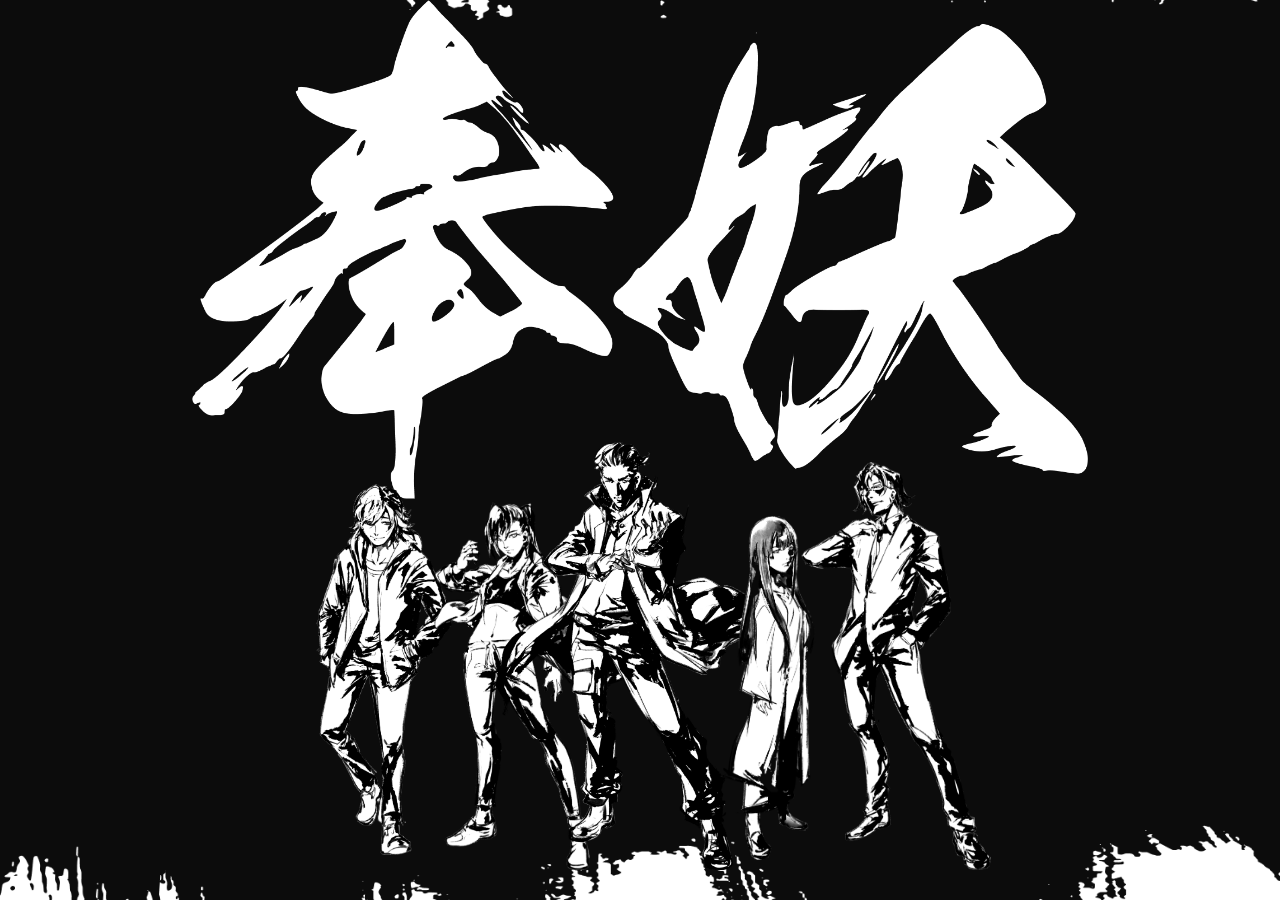
==== index.html @ 1fbe8171 "123" ====
<!DOCTYPE html>
<html lang="en">
<head>
    <meta charset="UTF-8">
    <meta http-equiv="X-UA-Compatible" content="IE=edge">
    <meta name="viewport" content="width=device-width, initial-scale=1.0">
    <title>奉妖</title>
    <link rel="stylesheet" href="css/style.css">
</head>
<body>
    <div class="home">
        <div class="home-words"></div>
        <div class="foreword"></div>
        <div class="character">
            <div class="ch-item character-iceborg">
                <div class="ch-item-img">
                    <img src="img/iceborg_line.png" alt="">
                </div>
            </div>
            <div class="ch-item character-blackbug">
                <div class="ch-item-img">
                    <img src="img/BB_line.png" alt="">
                </div>
            </div>
            <div class="ch-item character-sweet">
                <div class="ch-item-img">
                    <img src="img/sweet_line.png" alt="">
                </div>
            </div>
            <div class="ch-item character-twilight">
                <div class="ch-item-img">
                    <img src="img/twilight_line.png" alt="">
                </div>
            </div>
            <div class="ch-item character-firecat">
                <div class="ch-item-img">
                    <img src="img/firecat_line.png" alt="">
                </div>
            </div>
        </div>   
    </div>
</body>
</html>
---- css/style.css ----
@charset "UTF-8";
@font-face {
  font-family: 'LucidaGrande';
  src: local("LucidaGrande") ， url("..font//LucidaGrande.woff") format("woff"), url("../font/LucidaGrande.ttf") format("opentype"), url("../font/Helvetica.eot") format("embedded-opentype");
}

@font-face {
  font-family: 'BowlbyOneSC';
  src: url(../font/BowlbyOneSC-Regular.ttf);
}

@font-face {
  font-family: 'ToppanBunkyuMidashiGothicStdN';
  src: url(../font/ToppanBunkyuMidashiGothicStdN-ExtraBold.otf);
}

html {
  -webkit-text-size-adjust: 100%;
}

body {
  margin: 0;
  width: 100%;
  font-family: 'LucidaGrande', 'Noto Sans TC', "Helvetica Neue", Helvetica, Arial;
  background: #ffffff;
  font-size: 16px;
}

@media all and (max-width: 768px) {
  body {
    font-size: 14px;
  }
}

main {
  display: block;
}

::-moz-selection {
  background: #121111;
  color: #ffffff;
}

::selection {
  background: #121111;
  color: #ffffff;
}

::-moz-selection {
  background: #121111;
  color: #ffffff;
}

h1,
h2,
h3,
h4,
h5,
h6 {
  line-height: 1.2;
  letter-spacing: .5px;
  margin: 0;
}

h1 {
  font-size: 36px;
}

@media all and (max-width: 768px) {
  h1 {
    font-size: 32px;
  }
}

h2 {
  font-size: 32px;
}

@media all and (max-width: 768px) {
  h2 {
    font-size: 28px;
  }
}

h3 {
  font-size: 26px;
}

@media all and (max-width: 768px) {
  h3 {
    font-size: 24px;
  }
}

h4 {
  font-size: 22px;
}

@media all and (max-width: 768px) {
  h4 {
    font-size: 18px;
  }
}

h5 {
  font-size: 18px;
}

@media all and (max-width: 768px) {
  h5 {
    font-size: 16px;
  }
}

p {
  line-height: 1.7;
  letter-spacing: .5px;
  font-size: 16px;
  margin: 0;
  padding: 0;
}

p.note {
  color: #8a8686;
  font-size: 14px;
}

p.secret {
  color: #8a8686;
  font-size: 12px;
  margin-top: 0.5rem;
}

a {
  color: #121111;
  text-decoration: none;
}

a.white_link {
  color: #ffffff;
}

a.white_link:hover {
  color: #ffffff;
  text-decoration: underline;
}

ul {
  margin: 0;
  padding: 0;
}

ul li {
  list-style: none;
  line-height: 1.5;
}

ol {
  margin: 0;
  padding: 0 20px;
}

ol li {
  line-height: 1.5;
}

hr {
  -webkit-box-sizing: content-box;
          box-sizing: content-box;
  height: 0;
  overflow: visible;
}

pre {
  font-family: monospace, monospace;
  font-size: 1em;
}

a {
  background-color: transparent;
}

b,
strong {
  font-weight: bolder;
}

img {
  border-style: none;
  display: block;
  width: 100%;
}

button,
input,
optgroup,
select,
textarea {
  font-family: inherit;
  font-size: 100%;
  line-height: 1.15;
  margin: 0;
}

button,
input {
  overflow: visible;
}

button,
select {
  text-transform: none;
}

button,
[type="button"],
[type="reset"],
[type="submit"] {
  -webkit-appearance: button;
}

button::-moz-focus-inner,
[type="button"]::-moz-focus-inner,
[type="reset"]::-moz-focus-inner,
[type="submit"]::-moz-focus-inner {
  border-style: none;
  padding: 0;
}

button:-moz-focusring,
[type="button"]:-moz-focusring,
[type="reset"]:-moz-focusring,
[type="submit"]:-moz-focusring {
  outline: none;
}

textarea {
  overflow: auto;
}

[type="checkbox"],
[type="radio"] {
  -webkit-box-sizing: border-box;
          box-sizing: border-box;
  padding: 0;
}

[type="number"]::-webkit-inner-spin-button,
[type="number"]::-webkit-outer-spin-button {
  height: auto;
}

@font-face {
  font-family: 'LucidaGrande';
  src: local("LucidaGrande") ， url("..font//LucidaGrande.woff") format("woff"), url("../font/LucidaGrande.ttf") format("opentype"), url("../font/Helvetica.eot") format("embedded-opentype");
}

@font-face {
  font-family: 'BowlbyOneSC';
  src: url(../font/BowlbyOneSC-Regular.ttf);
}

@font-face {
  font-family: 'ToppanBunkyuMidashiGothicStdN';
  src: url(../font/ToppanBunkyuMidashiGothicStdN-ExtraBold.otf);
}

.home {
  background: url(../img/home-bg.png) center no-repeat;
  background-size: cover;
  height: 100vh;
  max-height: 100vh;
  overflow: hidden;
  position: relative;
}

.home-words {
  background: url(../img/consecrate-words.png) top center no-repeat;
  height: 100vh;
  max-height: 100vh;
  background-size: 70%;
  z-index: 0;
}

.character {
  max-width: 50%;
  width: 50%;
  position: absolute;
  bottom: 0;
  top: 0;
  left: 0;
  right: 0;
  z-index: 1;
  margin: 0 auto;
  display: -webkit-box;
  display: -ms-flexbox;
  display: flex;
}

.character .ch-item {
  width: 100%;
  height: 100%;
  background-position: center;
  background-repeat: no-repeat;
  background-size: contain;
  position: relative;
  cursor: pointer;
}

.character .ch-item .ch-item-img {
  position: absolute;
  left: 50%;
  -webkit-transform: translateX(-50%);
          transform: translateX(-50%);
  z-index: 2;
}

.character .ch-item .ch-item-img::before {
  content: "";
  width: 100%;
  height: 100%;
  position: absolute;
  background-size: 100%;
  top: 0;
  left: 0;
  z-index: 3;
}

.character .ch-item:hover::after {
  content: "";
  position: relative;
  background-position: center;
  background-repeat: no-repeat;
  background-size: cover;
  position: absolute;
  bottom: 0;
  left: 0;
  height: 100%;
  z-index: 1;
}

.character .character-iceborg .ch-item-img {
  width: 135px;
  bottom: 45px;
}

.character .character-blackbug .ch-item-img {
  width: 155px;
  bottom: 30px;
}

.character .character-sweet {
  z-index: 2;
}

.character .character-sweet .ch-item-img {
  width: 300px;
  bottom: 30px;
}

.character .character-twilight .ch-item-img {
  width: 95px;
  bottom: 40px;
}

.character .character-firecat .ch-item-img {
  width: 190px;
  bottom: 30px;
}

.character .character-firecat:hover .ch-item-img::before {
  background-image: url(../img/firecat_color.png);
}

.character .character-firecat:hover::after {
  background-image: url(../img/firecat_hover.png);
  width: 420px;
}
/*# sourceMappingURL=style.css.map */
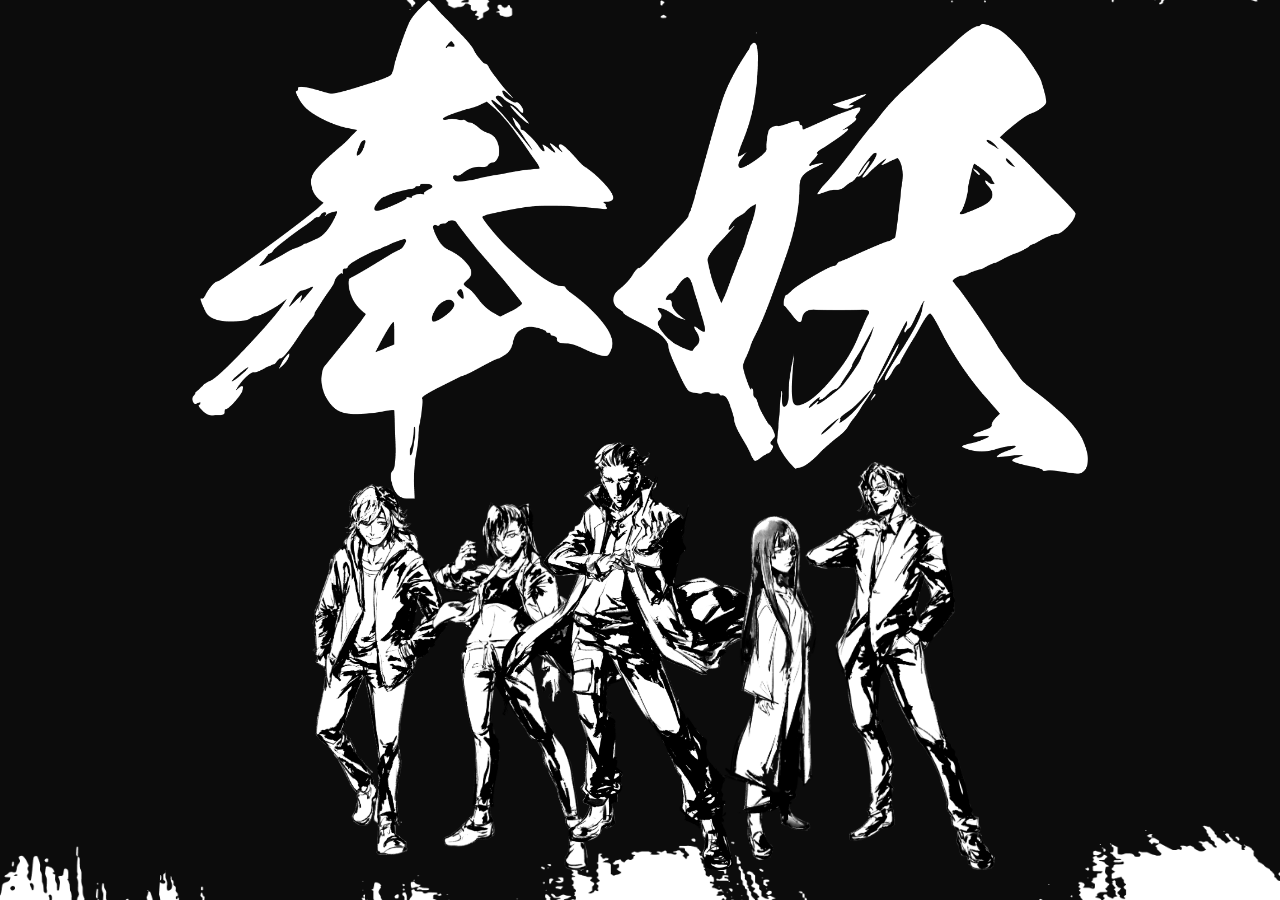
==== commit f199bb42: "123" ====
--- a/index.html
+++ b/index.html
@@ -33,9 +33,12 @@
                 </div>
             </div>
             <div class="ch-item character-firecat">
-                <div class="ch-item-img">
-                    <img src="img/firecat_line.png" alt="">
-                </div>
+                <a href="firecat.html">
+                    <div class="ch-item-img">
+                        <img src="img/firecat_line.png" alt="">
+                    </div>
+                </a>
+                
             </div>
         </div>   
     </div>
--- a/css/style.css
+++ b/css/style.css
@@ -265,115 +265,180 @@
   src: url(../font/ToppanBunkyuMidashiGothicStdN-ExtraBold.otf);
 }
 
-.home {
-  background: url(../img/home-bg.png) center no-repeat;
-  background-size: cover;
-  height: 100vh;
-  max-height: 100vh;
-  overflow: hidden;
-  position: relative;
-}
-
-.home-words {
-  background: url(../img/consecrate-words.png) top center no-repeat;
-  height: 100vh;
-  max-height: 100vh;
-  background-size: 70%;
-  z-index: 0;
-}
-
-.character {
-  max-width: 50%;
-  width: 50%;
-  position: absolute;
-  bottom: 0;
-  top: 0;
-  left: 0;
-  right: 0;
-  z-index: 1;
-  margin: 0 auto;
-  display: -webkit-box;
-  display: -ms-flexbox;
-  display: flex;
-}
-
-.character .ch-item {
-  width: 100%;
-  height: 100%;
-  background-position: center;
-  background-repeat: no-repeat;
-  background-size: contain;
-  position: relative;
-  cursor: pointer;
-}
-
-.character .ch-item .ch-item-img {
-  position: absolute;
-  left: 50%;
-  -webkit-transform: translateX(-50%);
-          transform: translateX(-50%);
-  z-index: 2;
-}
-
-.character .ch-item .ch-item-img::before {
-  content: "";
-  width: 100%;
-  height: 100%;
-  position: absolute;
-  background-size: 100%;
-  top: 0;
-  left: 0;
-  z-index: 3;
-}
-
-.character .ch-item:hover::after {
-  content: "";
-  position: relative;
-  background-position: center;
-  background-repeat: no-repeat;
-  background-size: cover;
-  position: absolute;
-  bottom: 0;
-  left: 0;
-  height: 100%;
-  z-index: 1;
-}
-
-.character .character-iceborg .ch-item-img {
-  width: 135px;
-  bottom: 45px;
-}
-
-.character .character-blackbug .ch-item-img {
-  width: 155px;
-  bottom: 30px;
-}
-
-.character .character-sweet {
-  z-index: 2;
-}
-
-.character .character-sweet .ch-item-img {
-  width: 300px;
-  bottom: 30px;
-}
-
-.character .character-twilight .ch-item-img {
-  width: 95px;
-  bottom: 40px;
-}
-
-.character .character-firecat .ch-item-img {
-  width: 190px;
-  bottom: 30px;
-}
-
-.character .character-firecat:hover .ch-item-img::before {
-  background-image: url(../img/firecat_color.png);
-}
-
-.character .character-firecat:hover::after {
-  background-image: url(../img/firecat_hover.png);
-  width: 420px;
+@-webkit-keyframes slide {
+  from {
+    height: 0;
+  }
+  to {
+    height: 100%;
+  }
+}
+
+@keyframes slide {
+  from {
+    height: 0;
+  }
+  to {
+    height: 100%;
+  }
+}
+
+@-webkit-keyframes transport {
+  from {
+    opacity: 0;
+  }
+  to {
+    opacity: 1;
+  }
+}
+
+@keyframes transport {
+  from {
+    opacity: 0;
+  }
+  to {
+    opacity: 1;
+  }
+}
+
+@media all and (min-width: 768px) {
+  .home {
+    background: url(../img/home-bg.png) center no-repeat;
+    background-size: cover;
+    height: 100vh;
+    max-height: 100vh;
+    overflow: hidden;
+    position: relative;
+    -webkit-animation: transport 0.5s both ease-in-out;
+            animation: transport 0.5s both ease-in-out;
+    -webkit-animation-delay: 0.5s;
+            animation-delay: 0.5s;
+  }
+  .home-words {
+    background: url(../img/consecrate-words.png) top center no-repeat;
+    height: 100vh;
+    max-height: 100vh;
+    background-size: 70%;
+    z-index: 0;
+  }
+  .character {
+    max-width: 1200px;
+    min-width: 650px;
+    width: 50%;
+    position: absolute;
+    bottom: 0;
+    top: 0;
+    left: 0;
+    right: 0;
+    z-index: 1;
+    margin: 0 auto;
+    display: -webkit-box;
+    display: -ms-flexbox;
+    display: flex;
+  }
+  .character .ch-item {
+    width: 100%;
+    height: 100%;
+    background-position: center;
+    background-repeat: no-repeat;
+    background-size: contain;
+    position: relative;
+    cursor: pointer;
+  }
+  .character .ch-item .ch-item-img {
+    position: absolute;
+    left: 50%;
+    -webkit-transform: translateX(-50%);
+            transform: translateX(-50%);
+    z-index: 2;
+  }
+  .character .ch-item .ch-item-img::before {
+    content: "";
+    width: 100%;
+    height: 100%;
+    position: absolute;
+    background-size: 100%;
+    top: 0;
+    left: 0;
+    z-index: 3;
+  }
+  .character .ch-item:hover::after {
+    content: "";
+    position: relative;
+    background-position: center;
+    background-repeat: no-repeat;
+    background-size: cover;
+    position: absolute;
+    top: 0;
+    left: 0;
+    height: 100%;
+    z-index: 1;
+  }
+  .character .character-iceborg .ch-item-img {
+    width: 135px;
+    bottom: 45px;
+  }
+  .character .character-blackbug .ch-item-img {
+    width: 155px;
+    bottom: 30px;
+  }
+  .character .character-sweet {
+    z-index: 2;
+  }
+  .character .character-sweet .ch-item-img {
+    width: 300px;
+    bottom: 30px;
+  }
+  .character .character-twilight .ch-item-img {
+    width: 95px;
+    bottom: 40px;
+  }
+  .character .character-firecat .ch-item-img {
+    width: 190px;
+    bottom: 30px;
+  }
+  .character .character-firecat:hover .ch-item-img::before {
+    background-image: url(../img/firecat_color.png);
+  }
+  .character .character-firecat:hover::after {
+    background-image: url(../img/firecat_hover.png);
+    width: 420px;
+    -webkit-animation: slide 0.2s both ease-in-out;
+            animation: slide 0.2s both ease-in-out;
+  }
+  .page {
+    background: url(../img/page-bg.png) bottom center no-repeat;
+    background-size: 100%;
+    height: 100vh;
+    max-height: 100vh;
+    overflow: hidden;
+    position: relative;
+    -webkit-animation: transport 0.5s both ease-in-out;
+            animation: transport 0.5s both ease-in-out;
+  }
+  .character-stand {
+    position: absolute;
+    top: 0;
+    right: 200px;
+    background-image: url(../img/firecat_color.png);
+    background-repeat: no-repeat;
+    background-size: 30%;
+    background-position: right 27% bottom 50%;
+    width: 1000px;
+    height: 100%;
+  }
+  .character-bg {
+    position: absolute;
+    top: 0;
+    right: 150px;
+    background-image: url(../img/firecat-bg.png);
+    background-repeat: no-repeat;
+    background-size: 100%;
+    background-position: right 30% bottom 30%;
+    width: 750px;
+    height: 100%;
+    -webkit-filter: grayscale(1);
+            filter: grayscale(1);
+  }
 }
 /*# sourceMappingURL=style.css.map */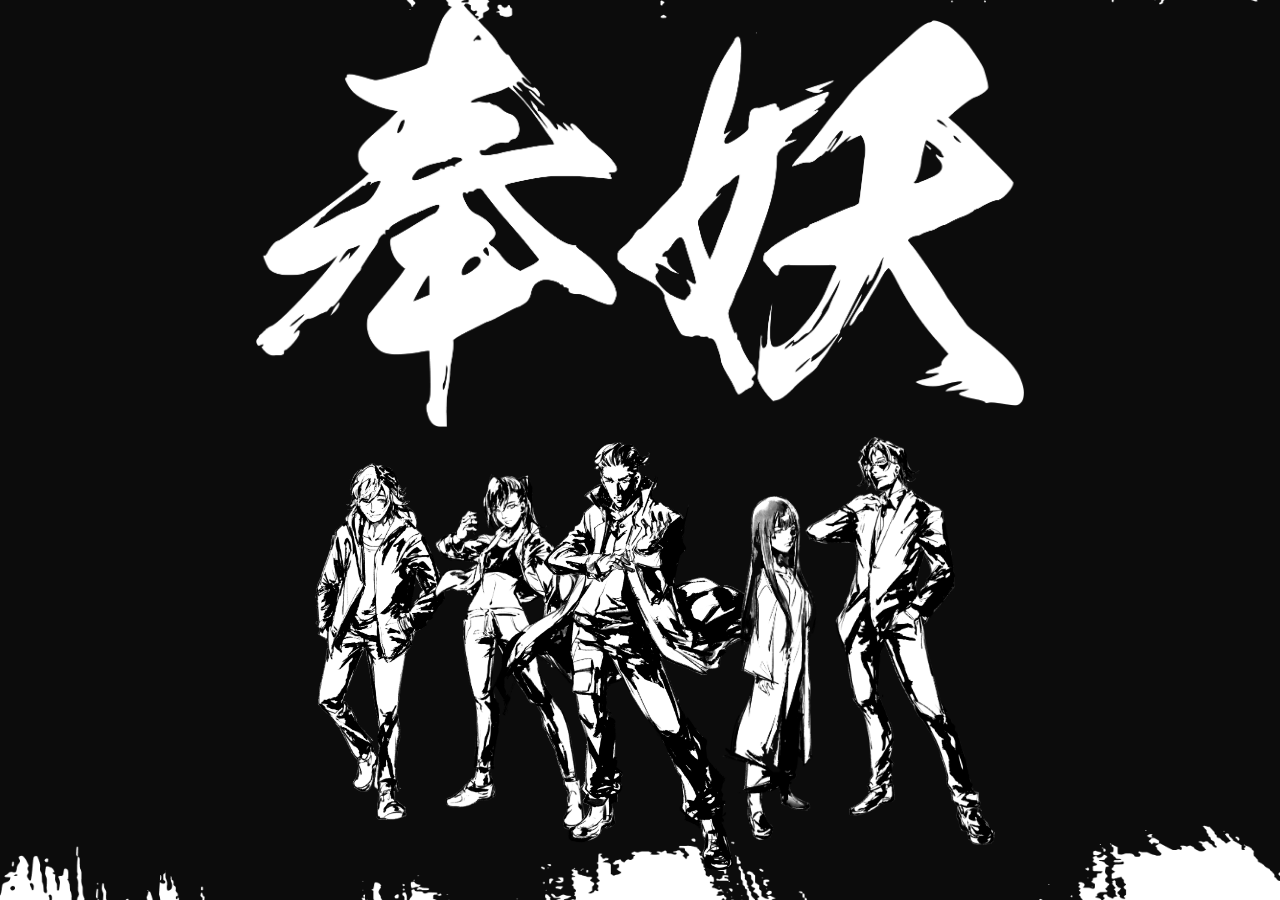
==== commit 2a9d666c: "656" ====
--- a/index.html
+++ b/index.html
@@ -13,24 +13,32 @@
         <div class="foreword"></div>
         <div class="character">
             <div class="ch-item character-iceborg">
-                <div class="ch-item-img">
-                    <img src="img/iceborg_line.png" alt="">
-                </div>
+                <a href="iceborg.html">
+                    <div class="ch-item-img">
+                        <img src="img/iceborg_line.png" alt="">
+                    </div>
+                </a>
             </div>
             <div class="ch-item character-blackbug">
-                <div class="ch-item-img">
-                    <img src="img/BB_line.png" alt="">
-                </div>
+                <a href="blackbug.html">
+                    <div class="ch-item-img">
+                        <img src="img/BB_line.png" alt="">
+                    </div>
+                </a>
             </div>
             <div class="ch-item character-sweet">
-                <div class="ch-item-img">
-                    <img src="img/sweet_line.png" alt="">
-                </div>
+                <a href="sweet.html">
+                    <div class="ch-item-img">
+                        <img src="img/sweet_line.png" alt="">
+                    </div>
+                </a>
             </div>
             <div class="ch-item character-twilight">
-                <div class="ch-item-img">
-                    <img src="img/twilight_line.png" alt="">
-                </div>
+                <a href="twilight.html">
+                    <div class="ch-item-img">
+                        <img src="img/twilight_line.png" alt="">
+                    </div>
+                </a>
             </div>
             <div class="ch-item character-firecat">
                 <a href="firecat.html">
@@ -38,7 +46,10 @@
                         <img src="img/firecat_line.png" alt="">
                     </div>
                 </a>
-                
+                <div class="ch-hover">
+                    <div class="wall wall-firecat"></div>
+                    <div class="floor floor-firecat"></div>
+                </div>
             </div>
         </div>   
     </div>
--- a/css/style.css
+++ b/css/style.css
@@ -115,7 +115,7 @@
 p {
   line-height: 1.7;
   letter-spacing: .5px;
-  font-size: 16px;
+  font-size: inherit;
   margin: 0;
   padding: 0;
 }
@@ -270,7 +270,7 @@
     height: 0;
   }
   to {
-    height: 100%;
+    height: 90%;
   }
 }
 
@@ -279,7 +279,7 @@
     height: 0;
   }
   to {
-    height: 100%;
+    height: 90%;
   }
 }
 
@@ -301,7 +301,7 @@
   }
 }
 
-@media all and (min-width: 768px) {
+@media all and (min-width: 991px) {
   .home {
     background: url(../img/home-bg.png) center no-repeat;
     background-size: cover;
@@ -318,7 +318,7 @@
     background: url(../img/consecrate-words.png) top center no-repeat;
     height: 100vh;
     max-height: 100vh;
-    background-size: 70%;
+    background-size: 60%;
     z-index: 0;
   }
   .character {
@@ -362,25 +362,37 @@
     left: 0;
     z-index: 3;
   }
-  .character .ch-item:hover::after {
-    content: "";
-    position: relative;
-    background-position: center;
+  .character .ch-item .ch-hover {
+    height: 0;
+    overflow: hidden;
+    -webkit-transition: height 0.5s ease-out;
+    transition: height 0.5s ease-out;
+  }
+  .character .ch-item:hover .ch-hover {
+    height: 100%;
+  }
+  .character .ch-item:hover .ch-hover .wall {
     background-repeat: no-repeat;
-    background-size: cover;
-    position: absolute;
-    top: 0;
+    height: 100%;
+    width: 115px;
+    background-size: 100%;
+  }
+  .character .ch-item:hover .ch-hover .floor {
+    position: absolute;
+    z-index: -1;
+    bottom: 0;
     left: 0;
-    height: 100%;
-    z-index: 1;
+    width: 115px;
+    height: 10%;
+    border-style: none solid solid;
   }
   .character .character-iceborg .ch-item-img {
-    width: 135px;
-    bottom: 45px;
+    width: 130px;
+    bottom: 80px;
   }
   .character .character-blackbug .ch-item-img {
-    width: 155px;
-    bottom: 30px;
+    width: 150px;
+    bottom: 70px;
   }
   .character .character-sweet {
     z-index: 2;
@@ -389,26 +401,60 @@
     width: 300px;
     bottom: 30px;
   }
+  .character .character-sweet:hover .ch-item-img::before {
+    background-image: url(../img/sweet_color.png);
+  }
+  .character .character-sweet:hover::before {
+    content: "";
+    border-width: 0px 109px 79px 0px;
+    border-color: transparent transparent #B62020;
+    -webkit-transform: skew(0deg);
+            transform: skew(0deg);
+  }
+  .character .character-sweet:hover::after {
+    background-image: url(../img/sweet_hover.png);
+  }
   .character .character-twilight .ch-item-img {
     width: 95px;
-    bottom: 40px;
+    bottom: 60px;
+  }
+  .character .character-twilight:hover .ch-item-img::before {
+    background-image: url(../img/twilight_color.png);
+  }
+  .character .character-twilight:hover::before {
+    content: "";
+    border-width: 0px 109px 79px 0px;
+    border-color: transparent transparent #63986B;
+    -webkit-transform: skew(0deg);
+            transform: skew(0deg);
+  }
+  .character .character-twilight:hover::after {
+    background-image: url(../img/twilight_hover.png);
+    -webkit-animation: slide 0.2s both ease-in-out;
+            animation: slide 0.2s both ease-in-out;
   }
   .character .character-firecat .ch-item-img {
     width: 190px;
-    bottom: 30px;
+    bottom: 55px;
   }
   .character .character-firecat:hover .ch-item-img::before {
     background-image: url(../img/firecat_color.png);
   }
-  .character .character-firecat:hover::after {
+  .character .character-firecat:hover .ch-hover .wall-firecat {
     background-image: url(../img/firecat_hover.png);
-    width: 420px;
-    -webkit-animation: slide 0.2s both ease-in-out;
-            animation: slide 0.2s both ease-in-out;
+  }
+  .character .character-firecat:hover .ch-hover .floor-firecat {
+    border-width: 0px 185px 109px 19px;
+    border-color: transparent transparent #FB8B3F;
+    -webkit-transform: skew(50deg);
+            transform: skew(50deg);
   }
   .page {
-    background: url(../img/page-bg.png) bottom center no-repeat;
-    background-size: 100%;
+    display: -webkit-box;
+    display: -ms-flexbox;
+    display: flex;
+    background: url(../img/page-bg.png) center no-repeat;
+    background-size: cover;
     height: 100vh;
     max-height: 100vh;
     overflow: hidden;
@@ -416,29 +462,382 @@
     -webkit-animation: transport 0.5s both ease-in-out;
             animation: transport 0.5s both ease-in-out;
   }
+  .line {
+    position: fixed;
+    width: 100%;
+    height: 100%;
+  }
+  .line-b {
+    width: 1px;
+    height: 100%;
+    background-color: #121111;
+    position: absolute;
+    top: 0;
+  }
+  .line-b.line-l {
+    left: 5%;
+    position: relative;
+  }
+  .line-b.line-r {
+    right: 5%;
+  }
+  .home-btn {
+    background: url(../img/home-btn.png) center no-repeat;
+    background-size: 100%;
+    width: 60px;
+    height: 60px;
+    position: absolute;
+    left: 50%;
+    top: 4%;
+    -webkit-transform: translateX(-50%);
+            transform: translateX(-50%);
+  }
+  .page-content {
+    display: -webkit-box;
+    display: -ms-flexbox;
+    display: flex;
+    -webkit-box-orient: horizontal;
+    -webkit-box-direction: reverse;
+        -ms-flex-direction: row-reverse;
+            flex-direction: row-reverse;
+    max-width: 950px;
+    margin: 0 auto;
+    position: relative;
+  }
+  .character-single {
+    position: relative;
+    -webkit-box-flex: 1;
+        -ms-flex: 1 0 45%;
+            flex: 1 0 45%;
+    max-width: 45%;
+  }
   .character-stand {
     position: absolute;
+    background-repeat: no-repeat;
+    height: 100%;
+    z-index: -1;
+  }
+  .character-bg {
+    position: absolute;
     top: 0;
-    right: 200px;
-    background-image: url(../img/firecat_color.png);
-    background-repeat: no-repeat;
-    background-size: 30%;
-    background-position: right 27% bottom 50%;
-    width: 1000px;
-    height: 100%;
-  }
-  .character-bg {
-    position: absolute;
-    top: 0;
-    right: 150px;
-    background-image: url(../img/firecat-bg.png);
+    right: 50%;
+    -webkit-transform: translateX(50%);
+            transform: translateX(50%);
     background-repeat: no-repeat;
     background-size: 100%;
-    background-position: right 30% bottom 30%;
-    width: 750px;
+    background-position: right bottom 30%;
+    width: 700px;
     height: 100%;
     -webkit-filter: grayscale(1);
             filter: grayscale(1);
+    z-index: -1;
+  }
+  .data {
+    -webkit-box-flex: 1;
+        -ms-flex: 1 0 55%;
+            flex: 1 0 55%;
+    max-width: 55%;
+    position: relative;
+    z-index: 2;
+    margin: auto;
+  }
+  .name {
+    margin-left: -30px;
+    display: -webkit-box;
+    display: -ms-flexbox;
+    display: flex;
+    position: relative;
+  }
+  .name .name-img {
+    max-width: 360px;
+    -webkit-box-flex: 1;
+        -ms-flex: auto;
+            flex: auto;
+  }
+  .name .name-story {
+    margin: auto 0 0;
+    -webkit-transform: translateY(-10%);
+            transform: translateY(-10%);
+    max-width: 80px;
+    cursor: pointer;
+  }
+  .words {
+    font-size: 22px;
+    margin-left: 2rem;
+    margin-top: 1.5rem;
+  }
+  .personal-value {
+    width: 75%;
+  }
+  .personal-value ul {
+    display: -webkit-box;
+    display: -ms-flexbox;
+    display: flex;
+    -webkit-box-pack: justify;
+        -ms-flex-pack: justify;
+            justify-content: space-between;
+  }
+  .personal-value ul li {
+    margin-bottom: 1rem;
+    -webkit-box-flex: 1;
+        -ms-flex: 1 0 20%;
+            flex: 1 0 20%;
+    max-width: 20%;
+    padding: 0 4px;
+  }
+  .personal-value ul li .value-title {
+    margin: auto 0;
+    text-align: center;
+    font-size: 14px;
+  }
+  .personal-value ul li .value-bar {
+    position: relative;
+    width: 100%;
+    min-height: 160px;
+    margin: auto 0;
+  }
+  .personal-value ul li .value-bar::after {
+    content: "";
+    position: absolute;
+    bottom: 0;
+    left: 0;
+    width: 100%;
+    background-color: #121111;
+    background-position: top 0.5rem center;
+    background-size: 35%;
+    background-repeat: no-repeat;
+  }
+  .personal-value ul li .value-bar.first::after {
+    height: 160px;
+    background-image: url(../img/1.svg);
+  }
+  .personal-value ul li .value-bar.sec::after {
+    height: 128px;
+    background-image: url(../img/2.svg);
+  }
+  .personal-value ul li .value-bar.thrd::after {
+    height: 96px;
+    background-image: url(../img/3.svg);
+  }
+  .personal-value ul li .value-bar.fourth::after {
+    height: 64px;
+    background-image: url(../img/4.svg);
+  }
+  .personal-value ul li .value-bar.fifth::after {
+    height: 32px;
+    background-image: url(../img/5.svg);
+  }
+  .story {
+    width: 85%;
+    margin: 2.5rem 0;
+  }
+  .story p {
+    margin: 1rem 0;
+    height: 7rem;
+    max-height: 7rem;
+    overflow: hidden;
+  }
+  .code {
+    background-size: 100%;
+    background-position: center;
+    background-repeat: no-repeat;
+    width: 30px;
+    height: 70px;
+    position: absolute;
+    top: 5%;
+    right: 10%;
+  }
+  .sign {
+    background-size: 100%;
+    background-position: center;
+    background-repeat: no-repeat;
+    width: 230px;
+    height: 150px;
+    position: absolute;
+    top: 10%;
+    right: -2%;
+  }
+  .arrow-b {
+    width: 30px;
+    position: absolute;
+    top: 50%;
+    -webkit-transform: translateY(-50%);
+            transform: translateY(-50%);
+    cursor: pointer;
+  }
+  .arrow-b.pre {
+    left: 7%;
+  }
+  .arrow-b.next {
+    right: 7%;
+  }
+  .story-page {
+    position: fixed;
+    width: 100%;
+    height: 100%;
+    z-index: 99;
+    color: #ffffff;
+    max-height: 100vh;
+    overflow-y: scroll;
+  }
+  .story-page .overlay {
+    width: 100%;
+    height: 100%;
+    position: fixed;
+    background-color: rgba(18, 17, 17, 0.95);
+  }
+  .story-page .story-title {
+    display: -webkit-box;
+    display: -ms-flexbox;
+    display: flex;
+    margin-bottom: 2rem;
+  }
+  .story-page .story-title h4 {
+    -webkit-box-flex: 1;
+        -ms-flex: auto;
+            flex: auto;
+  }
+  .story-page .story-title .font-size {
+    display: -webkit-box;
+    display: -ms-flexbox;
+    display: flex;
+  }
+  .story-page .story-title .font-size .size-btn {
+    background: url(../img/w-circle.png) center no-repeat;
+    background-size: 100%;
+    width: 30px;
+    height: 30px;
+    margin: 0 0.5rem;
+    color: #121111;
+    font-weight: bold;
+    cursor: pointer;
+    text-align: center;
+  }
+  .story-page .story-content {
+    position: relative;
+    z-index: 100;
+    max-width: 600px;
+    margin: 0 auto;
+    padding: 3% 0;
+  }
+  .story-page .stock {
+    position: absolute;
+    width: 100%;
+    height: 100%;
+  }
+  .story-page .stock::after {
+    content: "";
+    width: 100%;
+    height: 100%;
+    background-color: #121111;
+    opacity: 0;
+  }
+  .story-page .story-text.font-s {
+    font-size: 16px;
+  }
+  .story-page .story-text.font-m {
+    font-size: 18px;
+  }
+  .story-page .story-text.font-l {
+    font-size: 20px;
+  }
+  .story-page .story-text p {
+    white-space: pre-line;
+  }
+  .story-page .close {
+    background: url(../img/close.svg) center no-repeat;
+    background-size: cover;
+    position: fixed;
+    top: 2rem;
+    right: 2rem;
+    width: 30px;
+    height: 30px;
+    cursor: pointer;
+  }
+  .firecat .character-stand {
+    top: 0;
+    right: -16%;
+    background-image: url(../img/firecat_color.png);
+    background-size: 34%;
+    background-position: right 180px bottom 50%;
+    width: 900px;
+  }
+  .firecat .character-bg {
+    background-image: url(../img/firecat-bg.png);
+  }
+  .firecat .code {
+    background-image: url(../img/firecat-code.png);
+  }
+  .firecat .sign {
+    background-image: url(../img/firecat-sign.svg);
+  }
+  .iceborg .character-stand {
+    top: 0;
+    right: -10%;
+    background-image: url(../img/iceborg_color.png);
+    background-size: 34%;
+    background-position: right 180px bottom 50%;
+    width: 700px;
+  }
+  .iceborg .character-bg {
+    background-image: url(../img/iceborg-bg.png);
+  }
+  .iceborg .code {
+    background-image: url(../img/iceborg-code.png);
+  }
+  .iceborg .sign {
+    background-image: url(../img/firecat-sign.svg);
+  }
+  .blackbug .character-stand {
+    top: 0;
+    right: -12%;
+    background-image: url(../img/BB_color.png);
+    background-size: 34%;
+    background-position: right 180px bottom 50%;
+    width: 800px;
+  }
+  .blackbug .character-bg {
+    background-image: url(../img/BB-bg.png);
+  }
+  .blackbug .code {
+    background-image: url(../img/BB-code.png);
+  }
+  .blackbug .sign {
+    background-image: url(../img/BB-sign.svg);
+  }
+  .twilight .character-stand {
+    top: 0;
+    right: -10%;
+    background-image: url(../img/twilight_color.png);
+    background-size: 34%;
+    background-position: right 180px bottom 50%;
+    width: 440px;
+  }
+  .twilight .character-bg {
+    background-image: url(../img/twilight-bg.png);
+  }
+  .twilight .code {
+    background-image: url(../img/twilight-code.png);
+  }
+  .twilight .sign {
+    background-image: url(../img/twilight-sign.svg);
+  }
+  .sweet .character-stand {
+    top: 0;
+    right: -50%;
+    background-image: url(../img/sweet_color.png);
+    background-size: 34%;
+    background-position: right 180px bottom 50%;
+    width: 1350px;
+  }
+  .sweet .character-bg {
+    background-image: url(../img/sweet-bg.png);
+  }
+  .sweet .code {
+    background-image: url(../img/sweet-code.png);
+  }
+  .sweet .sign {
+    background-image: url(../img/sweet-sign.svg);
   }
 }
 /*# sourceMappingURL=style.css.map */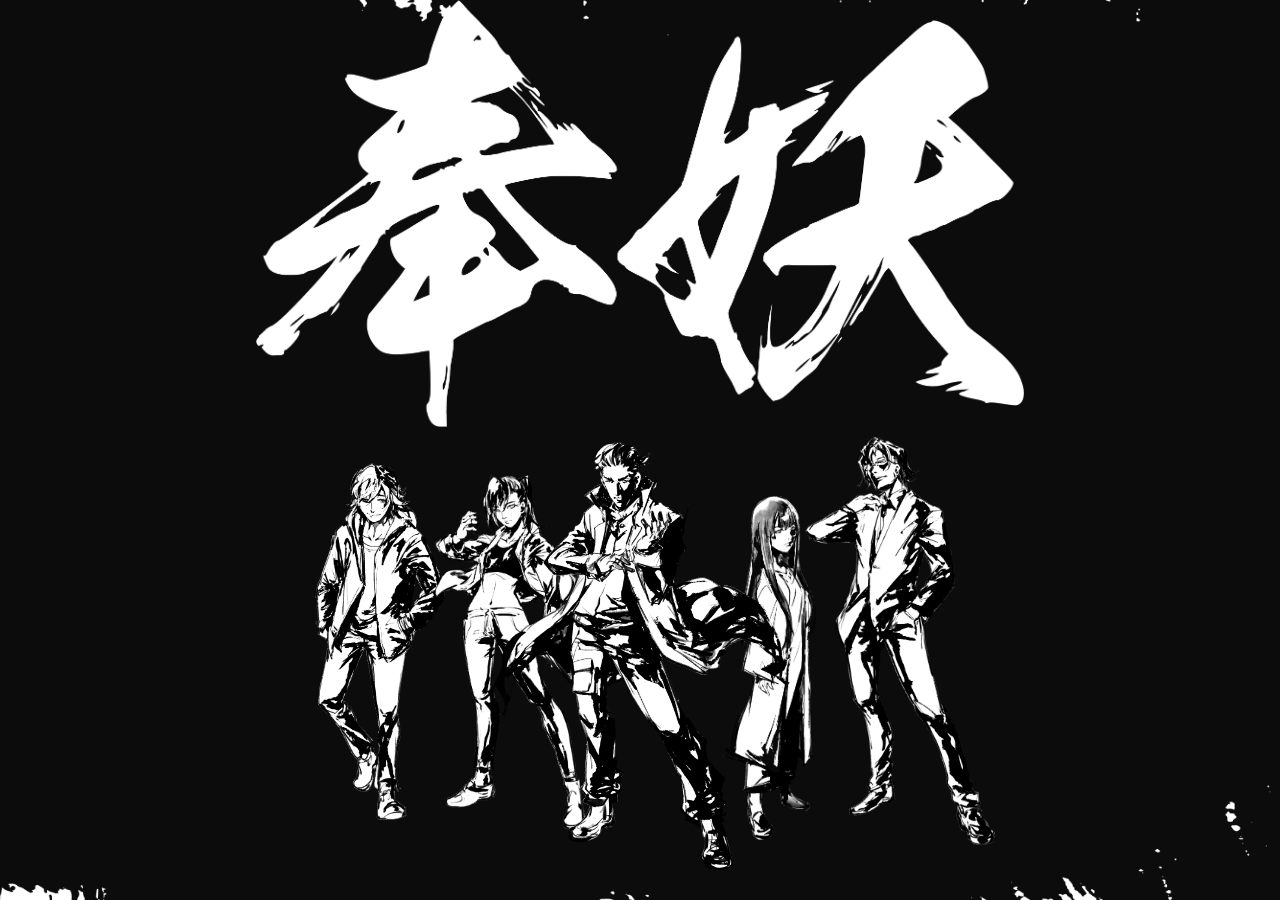
==== commit 04de29d3: "234" ====
--- a/index.html
+++ b/index.html
@@ -17,12 +17,24 @@
                     <div class="ch-item-img">
                         <img src="img/iceborg_line.png" alt="">
                     </div>
+                    <div class="ch-hover">
+                        <div class="wall"></div>
+                    </div>
+                    <div class="ch-hover-floor">
+                        <div class="floor"></div>
+                    </div>
                 </a>
             </div>
             <div class="ch-item character-blackbug">
                 <a href="blackbug.html">
                     <div class="ch-item-img">
                         <img src="img/BB_line.png" alt="">
+                    </div>
+                    <div class="ch-hover">
+                        <div class="wall"></div>
+                    </div>
+                    <div class="ch-hover-floor">
+                        <div class="floor"></div>
                     </div>
                 </a>
             </div>
@@ -31,12 +43,24 @@
                     <div class="ch-item-img">
                         <img src="img/sweet_line.png" alt="">
                     </div>
+                    <div class="ch-hover">
+                        <div class="wall"></div>
+                    </div>
+                    <div class="ch-hover-floor">
+                        <div class="floor"></div>
+                    </div>
                 </a>
             </div>
             <div class="ch-item character-twilight">
                 <a href="twilight.html">
                     <div class="ch-item-img">
                         <img src="img/twilight_line.png" alt="">
+                    </div>
+                    <div class="ch-hover">
+                        <div class="wall"></div>
+                    </div>
+                    <div class="ch-hover-floor">
+                        <div class="floor"></div>
                     </div>
                 </a>
             </div>
@@ -45,11 +69,14 @@
                     <div class="ch-item-img">
                         <img src="img/firecat_line.png" alt="">
                     </div>
+                    <div class="ch-hover">
+                        <div class="wall"></div>
+                    </div>
+                    <div class="ch-hover-floor">
+                        <div class="floor"></div>
+                    </div>
                 </a>
-                <div class="ch-hover">
-                    <div class="wall wall-firecat"></div>
-                    <div class="floor floor-firecat"></div>
-                </div>
+                
             </div>
         </div>   
     </div>
--- a/css/style.css
+++ b/css/style.css
@@ -265,21 +265,39 @@
   src: url(../font/ToppanBunkyuMidashiGothicStdN-ExtraBold.otf);
 }
 
-@-webkit-keyframes slide {
+@-webkit-keyframes slide-home {
   from {
     height: 0;
   }
   to {
-    height: 90%;
-  }
-}
-
-@keyframes slide {
+    height: 86.5%;
+  }
+}
+
+@keyframes slide-home {
   from {
     height: 0;
   }
   to {
-    height: 90%;
+    height: 86.5%;
+  }
+}
+
+@-webkit-keyframes slide-flooer {
+  from {
+    height: 0;
+  }
+  to {
+    height: 13.5%;
+  }
+}
+
+@keyframes slide-flooer {
+  from {
+    height: 0;
+  }
+  to {
+    height: 13.5%;
   }
 }
 
@@ -365,11 +383,20 @@
   .character .ch-item .ch-hover {
     height: 0;
     overflow: hidden;
-    -webkit-transition: height 0.5s ease-out;
-    transition: height 0.5s ease-out;
+    -webkit-transition: height 0.5s ease-in-out;
+    transition: height 0.5s ease-in-out;
+    -webkit-perspective: 141px;
+            perspective: 141px;
+  }
+  .character .ch-item .ch-hover-floor {
+    height: 0;
+    overflow: hidden;
+    -webkit-perspective: 141px;
+            perspective: 141px;
   }
   .character .ch-item:hover .ch-hover {
-    height: 100%;
+    height: 86.5%;
+    overflow: visible;
   }
   .character .ch-item:hover .ch-hover .wall {
     background-repeat: no-repeat;
@@ -377,23 +404,60 @@
     width: 115px;
     background-size: 100%;
   }
-  .character .ch-item:hover .ch-hover .floor {
+  .character .ch-item:hover .ch-hover-floor {
+    -webkit-animation: slide-flooer .3s both ease-in-out;
+            animation: slide-flooer .3s both ease-in-out;
+    -webkit-animation-delay: 0.5s;
+            animation-delay: 0.5s;
+    overflow: visible;
+  }
+  .character .ch-item:hover .ch-hover-floor .floor {
     position: absolute;
     z-index: -1;
-    bottom: 0;
     left: 0;
     width: 115px;
-    height: 10%;
-    border-style: none solid solid;
+    height: 100%;
+    -webkit-transform-origin: top;
+            transform-origin: top;
+    -webkit-transform-style: preserve-3d;
+            transform-style: preserve-3d;
+  }
+  .character .character-iceborg {
+    z-index: 0;
   }
   .character .character-iceborg .ch-item-img {
     width: 130px;
     bottom: 80px;
   }
+  .character .character-iceborg:hover .ch-item-img::before {
+    background-image: url(../img/iceborg_color.png);
+  }
+  .character .character-iceborg:hover .ch-hover .wall {
+    background-image: url(../img/iceborg_hover.png);
+  }
+  .character .character-iceborg:hover .floor {
+    background-color: #2589C8;
+    -webkit-transform: rotateX(399deg) skewX(-34deg);
+            transform: rotateX(399deg) skewX(-34deg);
+  }
+  .character .character-blackbug {
+    z-index: 1;
+  }
   .character .character-blackbug .ch-item-img {
     width: 150px;
     bottom: 70px;
   }
+  .character .character-blackbug:hover .ch-item-img::before {
+    background-image: url(../img/BB_color.png);
+  }
+  .character .character-blackbug:hover .ch-hover .wall {
+    background-image: url(../img/BB_hover.png);
+  }
+  .character .character-blackbug:hover .floor {
+    background-color: #FBCD13;
+    -webkit-transform: rotateX(399deg) skewX(-20deg);
+            transform: rotateX(399deg) skewX(-20deg);
+  }
   .character .character-sweet {
     z-index: 2;
   }
@@ -404,15 +468,16 @@
   .character .character-sweet:hover .ch-item-img::before {
     background-image: url(../img/sweet_color.png);
   }
-  .character .character-sweet:hover::before {
-    content: "";
-    border-width: 0px 109px 79px 0px;
-    border-color: transparent transparent #B62020;
-    -webkit-transform: skew(0deg);
-            transform: skew(0deg);
-  }
-  .character .character-sweet:hover::after {
+  .character .character-sweet:hover .ch-hover .wall {
     background-image: url(../img/sweet_hover.png);
+  }
+  .character .character-sweet:hover .floor {
+    background-color: #B62020;
+    -webkit-transform: rotateX(401deg) skewX(5deg);
+            transform: rotateX(401deg) skewX(5deg);
+  }
+  .character .character-twilight {
+    z-index: 1;
   }
   .character .character-twilight .ch-item-img {
     width: 95px;
@@ -421,17 +486,16 @@
   .character .character-twilight:hover .ch-item-img::before {
     background-image: url(../img/twilight_color.png);
   }
-  .character .character-twilight:hover::before {
-    content: "";
-    border-width: 0px 109px 79px 0px;
-    border-color: transparent transparent #63986B;
-    -webkit-transform: skew(0deg);
-            transform: skew(0deg);
-  }
-  .character .character-twilight:hover::after {
+  .character .character-twilight:hover .ch-hover .wall {
     background-image: url(../img/twilight_hover.png);
-    -webkit-animation: slide 0.2s both ease-in-out;
-            animation: slide 0.2s both ease-in-out;
+  }
+  .character .character-twilight:hover .floor {
+    background-color: #63986B;
+    -webkit-transform: rotateX(399deg) skewX(20deg);
+            transform: rotateX(399deg) skewX(20deg);
+  }
+  .character .character-firecat {
+    z-index: 0;
   }
   .character .character-firecat .ch-item-img {
     width: 190px;
@@ -440,14 +504,13 @@
   .character .character-firecat:hover .ch-item-img::before {
     background-image: url(../img/firecat_color.png);
   }
-  .character .character-firecat:hover .ch-hover .wall-firecat {
+  .character .character-firecat:hover .ch-hover .wall {
     background-image: url(../img/firecat_hover.png);
   }
-  .character .character-firecat:hover .ch-hover .floor-firecat {
-    border-width: 0px 185px 109px 19px;
-    border-color: transparent transparent #FB8B3F;
-    -webkit-transform: skew(50deg);
-            transform: skew(50deg);
+  .character .character-firecat:hover .floor {
+    background-color: #FB8B3F;
+    -webkit-transform: rotateX(399deg) skewX(34deg);
+            transform: rotateX(399deg) skewX(34deg);
   }
   .page {
     display: -webkit-box;
@@ -840,4 +903,3 @@
     background-image: url(../img/sweet-sign.svg);
   }
 }
-/*# sourceMappingURL=style.css.map */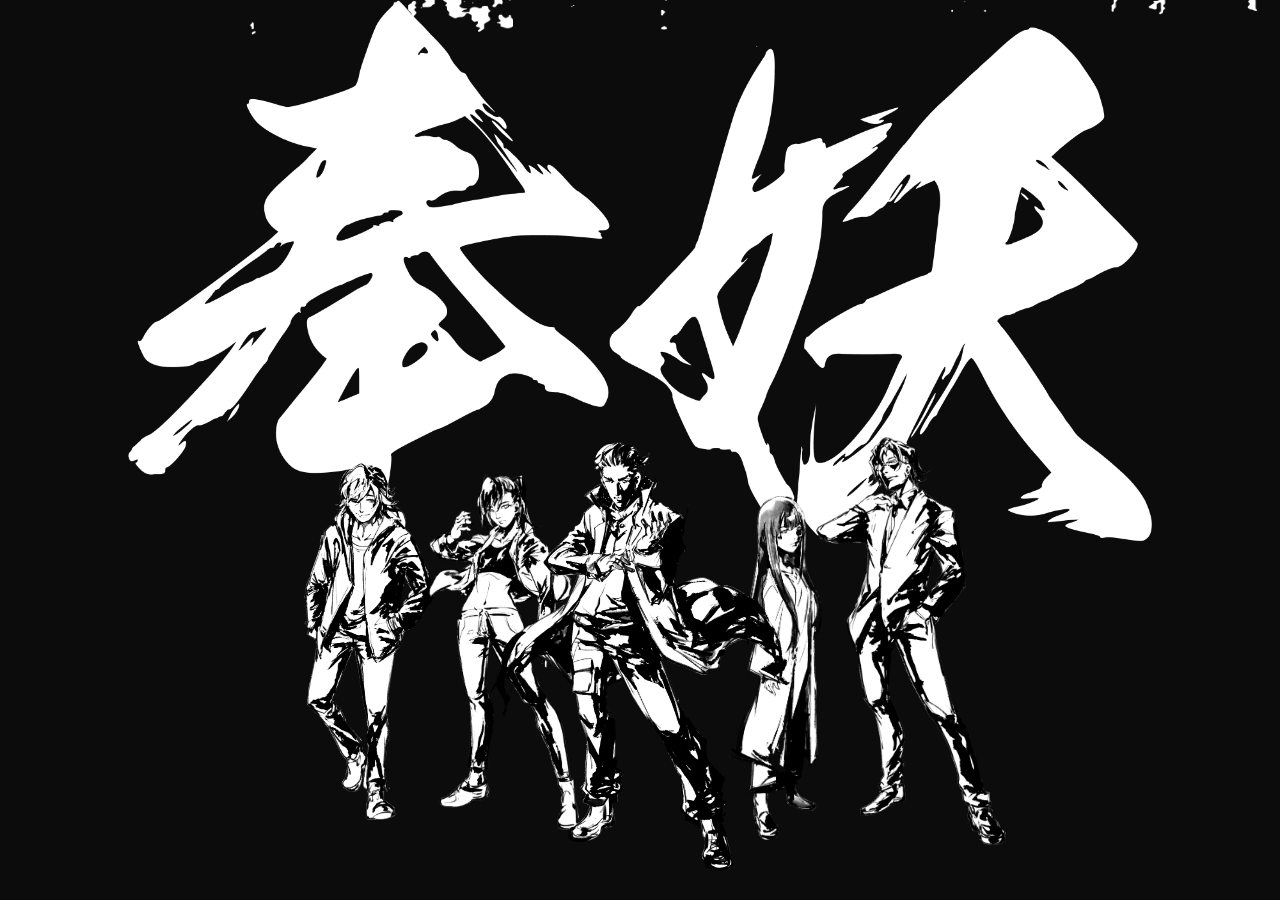
==== commit f291cc5b: "34u34" ====
--- a/index.html
+++ b/index.html
@@ -10,6 +10,13 @@
 <body>
     <div class="home">
         <div class="home-words"></div>
+        <div class="home-ch-bg">
+            <div class="ch-bg-item"></div>
+            <div class="ch-bg-item"></div>
+            <div class="ch-bg-item"></div>
+            <div class="ch-bg-item"></div>
+            <div class="ch-bg-item"></div>
+        </div>
         <div class="foreword"></div>
         <div class="character">
             <div class="ch-item character-iceborg">
@@ -80,5 +87,9 @@
             </div>
         </div>   
     </div>
+
+    <script src="https://code.jquery.com/jquery-3.6.0.min.js"
+        integrity="sha256-/xUj+3OJU5yExlq6GSYGSHk7tPXikynS7ogEvDej/m4=" crossorigin="anonymous"></script>
+    <script src="js/main.js"></script>
 </body>
 </html>--- a/css/style.css
+++ b/css/style.css
@@ -265,21 +265,39 @@
   src: url(../font/ToppanBunkyuMidashiGothicStdN-ExtraBold.otf);
 }
 
+@-webkit-keyframes slide-home-off {
+  from {
+    height: 100%;
+  }
+  to {
+    height: 0%;
+  }
+}
+
+@keyframes slide-home-off {
+  from {
+    height: 100%;
+  }
+  to {
+    height: 0%;
+  }
+}
+
 @-webkit-keyframes slide-home {
   from {
-    height: 0;
+    height: 0%;
   }
   to {
-    height: 86.5%;
+    height: 100%;
   }
 }
 
 @keyframes slide-home {
   from {
-    height: 0;
+    height: 0%;
   }
   to {
-    height: 86.5%;
+    height: 100%;
   }
 }
 
@@ -336,13 +354,66 @@
     background: url(../img/consecrate-words.png) top center no-repeat;
     height: 100vh;
     max-height: 100vh;
-    background-size: 60%;
+    background-size: 80%;
     z-index: 0;
+  }
+  .home-ch-bg {
+    max-width: 1200px;
+    min-width: 650px;
+    width: 53%;
+    display: -webkit-box;
+    display: -ms-flexbox;
+    display: flex;
+    position: absolute;
+    bottom: 0;
+    top: 0;
+    left: 50%;
+    right: 0;
+    -webkit-transform: translateX(-50%);
+            transform: translateX(-50%);
+    -ms-flex-pack: distribute;
+        justify-content: space-around;
+    z-index: -1;
+  }
+  .home-ch-bg .ch-bg-item {
+    width: 100%;
+    max-width: 115px;
+    height: 0%;
+    background-position: top center;
+    background-repeat: no-repeat;
+    background-size: cover;
+    -webkit-animation: slide-home 0.4s both ease-in-out;
+            animation: slide-home 0.4s both ease-in-out;
+  }
+  .home-ch-bg .ch-bg-item:nth-child(1), .home-ch-bg .ch-bg-item:nth-child(5) {
+    background-image: url(../img/home-ch-bg3.png);
+  }
+  .home-ch-bg .ch-bg-item:nth-child(2), .home-ch-bg .ch-bg-item:nth-child(4) {
+    background-image: url(../img/home-ch-bg2.png);
+  }
+  .home-ch-bg .ch-bg-item:nth-child(3) {
+    background-image: url(../img/home-ch-bg.png);
+  }
+  .home-ch-bg .ch-bg-item.off-screen {
+    -webkit-animation: slide-home-off 0.3s both ease-in-out;
+            animation: slide-home-off 0.3s both ease-in-out;
+  }
+  .home-ch-bg .ch-bg-item.off-screen:nth-child(1), .home-ch-bg .ch-bg-item.off-screen:nth-child(5) {
+    -webkit-animation-duration: 0.5s;
+            animation-duration: 0.5s;
+  }
+  .home-ch-bg .ch-bg-item.off-screen:nth-child(2), .home-ch-bg .ch-bg-item.off-screen:nth-child(4) {
+    -webkit-animation-duration: 0.35s;
+            animation-duration: 0.35s;
+  }
+  .home-ch-bg .ch-bg-item.off-screen:nth-child(3) {
+    -webkit-animation-duration: 0.2s;
+            animation-duration: 0.2s;
   }
   .character {
     max-width: 1200px;
     min-width: 650px;
-    width: 50%;
+    width: 53%;
     position: absolute;
     bottom: 0;
     top: 0;
@@ -357,7 +428,7 @@
   .character .ch-item {
     width: 100%;
     height: 100%;
-    background-position: center;
+    background-position: top center;
     background-repeat: no-repeat;
     background-size: contain;
     position: relative;
@@ -403,6 +474,7 @@
     height: 100%;
     width: 115px;
     background-size: 100%;
+    margin: 0 auto;
   }
   .character .ch-item:hover .ch-hover-floor {
     -webkit-animation: slide-flooer .3s both ease-in-out;
@@ -414,7 +486,7 @@
   .character .ch-item:hover .ch-hover-floor .floor {
     position: absolute;
     z-index: -1;
-    left: 0;
+    left: 50%;
     width: 115px;
     height: 100%;
     -webkit-transform-origin: top;
@@ -437,8 +509,8 @@
   }
   .character .character-iceborg:hover .floor {
     background-color: #2589C8;
-    -webkit-transform: rotateX(399deg) skewX(-34deg);
-            transform: rotateX(399deg) skewX(-34deg);
+    -webkit-transform: rotateX(399deg) skewX(-34deg) translateX(-50%);
+            transform: rotateX(399deg) skewX(-34deg) translateX(-50%);
   }
   .character .character-blackbug {
     z-index: 1;
@@ -455,8 +527,8 @@
   }
   .character .character-blackbug:hover .floor {
     background-color: #FBCD13;
-    -webkit-transform: rotateX(399deg) skewX(-20deg);
-            transform: rotateX(399deg) skewX(-20deg);
+    -webkit-transform: rotateX(399deg) skewX(-20deg) translateX(-50%);
+            transform: rotateX(399deg) skewX(-20deg) translateX(-50%);
   }
   .character .character-sweet {
     z-index: 2;
@@ -473,8 +545,8 @@
   }
   .character .character-sweet:hover .floor {
     background-color: #B62020;
-    -webkit-transform: rotateX(401deg) skewX(5deg);
-            transform: rotateX(401deg) skewX(5deg);
+    -webkit-transform: rotateX(401deg) skewX(5deg) translateX(-50%);
+            transform: rotateX(401deg) skewX(5deg) translateX(-50%);
   }
   .character .character-twilight {
     z-index: 1;
@@ -491,8 +563,8 @@
   }
   .character .character-twilight:hover .floor {
     background-color: #63986B;
-    -webkit-transform: rotateX(399deg) skewX(20deg);
-            transform: rotateX(399deg) skewX(20deg);
+    -webkit-transform: rotateX(399deg) skewX(20deg) translateX(-50%);
+            transform: rotateX(399deg) skewX(20deg) translateX(-50%);
   }
   .character .character-firecat {
     z-index: 0;
@@ -509,8 +581,8 @@
   }
   .character .character-firecat:hover .floor {
     background-color: #FB8B3F;
-    -webkit-transform: rotateX(399deg) skewX(34deg);
-            transform: rotateX(399deg) skewX(34deg);
+    -webkit-transform: rotateX(399deg) skewX(34deg) translateX(-50%);
+            transform: rotateX(399deg) skewX(34deg) translateX(-50%);
   }
   .page {
     display: -webkit-box;
@@ -597,9 +669,9 @@
   }
   .data {
     -webkit-box-flex: 1;
-        -ms-flex: 1 0 55%;
-            flex: 1 0 55%;
-    max-width: 55%;
+        -ms-flex: 1 0 40%;
+            flex: 1 0 40%;
+    max-width: 40%;
     position: relative;
     z-index: 2;
     margin: auto;
@@ -617,10 +689,8 @@
         -ms-flex: auto;
             flex: auto;
   }
-  .name .name-story {
+  .name-story {
     margin: auto 0 0;
-    -webkit-transform: translateY(-10%);
-            transform: translateY(-10%);
     max-width: 80px;
     cursor: pointer;
   }
@@ -629,76 +699,12 @@
     margin-left: 2rem;
     margin-top: 1.5rem;
   }
-  .personal-value {
-    width: 75%;
-  }
-  .personal-value ul {
-    display: -webkit-box;
-    display: -ms-flexbox;
-    display: flex;
-    -webkit-box-pack: justify;
-        -ms-flex-pack: justify;
-            justify-content: space-between;
-  }
-  .personal-value ul li {
-    margin-bottom: 1rem;
-    -webkit-box-flex: 1;
-        -ms-flex: 1 0 20%;
-            flex: 1 0 20%;
-    max-width: 20%;
-    padding: 0 4px;
-  }
-  .personal-value ul li .value-title {
-    margin: auto 0;
-    text-align: center;
-    font-size: 14px;
-  }
-  .personal-value ul li .value-bar {
-    position: relative;
+  .story {
     width: 100%;
-    min-height: 160px;
-    margin: auto 0;
-  }
-  .personal-value ul li .value-bar::after {
-    content: "";
-    position: absolute;
-    bottom: 0;
-    left: 0;
-    width: 100%;
-    background-color: #121111;
-    background-position: top 0.5rem center;
-    background-size: 35%;
-    background-repeat: no-repeat;
-  }
-  .personal-value ul li .value-bar.first::after {
-    height: 160px;
-    background-image: url(../img/1.svg);
-  }
-  .personal-value ul li .value-bar.sec::after {
-    height: 128px;
-    background-image: url(../img/2.svg);
-  }
-  .personal-value ul li .value-bar.thrd::after {
-    height: 96px;
-    background-image: url(../img/3.svg);
-  }
-  .personal-value ul li .value-bar.fourth::after {
-    height: 64px;
-    background-image: url(../img/4.svg);
-  }
-  .personal-value ul li .value-bar.fifth::after {
-    height: 32px;
-    background-image: url(../img/5.svg);
-  }
-  .story {
-    width: 85%;
     margin: 2.5rem 0;
   }
   .story p {
     margin: 1rem 0;
-    height: 7rem;
-    max-height: 7rem;
-    overflow: hidden;
   }
   .code {
     background-size: 100%;
@@ -742,6 +748,12 @@
     color: #ffffff;
     max-height: 100vh;
     overflow-y: scroll;
+    opacity: 0;
+    display: none;
+  }
+  .story-page.active {
+    display: block;
+    opacity: 1;
   }
   .story-page .overlay {
     width: 100%;
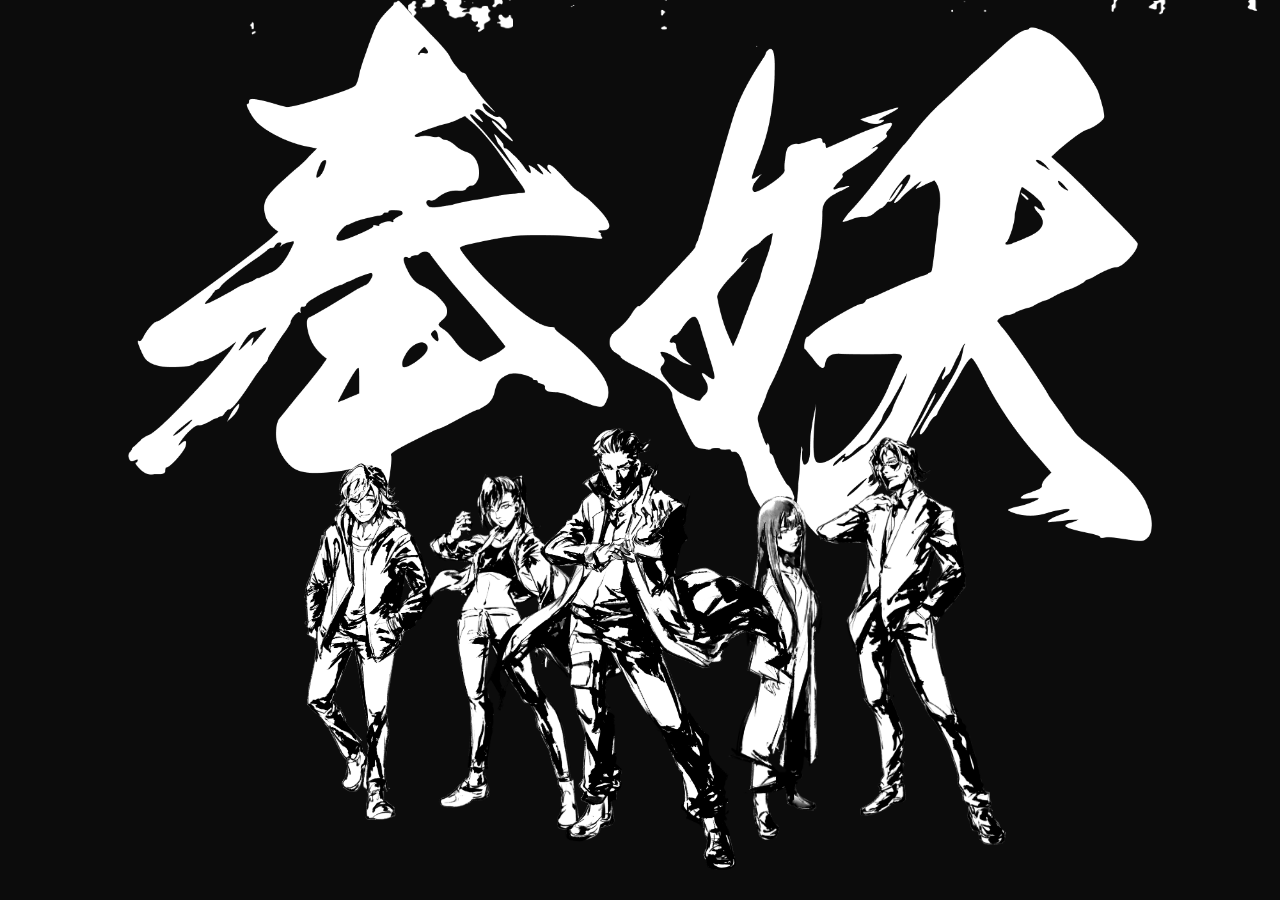
==== commit ea8f2b1f: "023" ====
--- a/index.html
+++ b/index.html
@@ -10,7 +10,7 @@
 <body>
     <div class="home">
         <div class="home-words"></div>
-        <div class="home-ch-bg">
+        <div class="home-ch-bg iceborg">
             <div class="ch-bg-item"></div>
             <div class="ch-bg-item"></div>
             <div class="ch-bg-item"></div>
@@ -19,7 +19,7 @@
         </div>
         <div class="foreword"></div>
         <div class="character">
-            <div class="ch-item character-iceborg">
+            <div class="ch-item character-iceborg active">
                 <a href="iceborg.html">
                     <div class="ch-item-img">
                         <img src="img/iceborg_line.png" alt="">
--- a/css/style.css
+++ b/css/style.css
@@ -319,6 +319,25 @@
   }
 }
 
+@media all and (max-width: 991px) {
+  @-webkit-keyframes slide-flooer {
+    from {
+      height: 0;
+    }
+    to {
+      height: 100%;
+    }
+  }
+  @keyframes slide-flooer {
+    from {
+      height: 0;
+    }
+    to {
+      height: 100%;
+    }
+  }
+}
+
 @-webkit-keyframes transport {
   from {
     opacity: 0;
@@ -337,581 +356,927 @@
   }
 }
 
-@media all and (min-width: 991px) {
-  .home {
-    background: url(../img/home-bg.png) center no-repeat;
-    background-size: cover;
-    height: 100vh;
-    max-height: 100vh;
-    overflow: hidden;
-    position: relative;
-    -webkit-animation: transport 0.5s both ease-in-out;
-            animation: transport 0.5s both ease-in-out;
-    -webkit-animation-delay: 0.5s;
-            animation-delay: 0.5s;
-  }
+.home {
+  background: url(../img/home-bg.png) center no-repeat;
+  background-size: cover;
+  height: 100vh;
+  max-height: 100vh;
+  overflow: hidden;
+  position: relative;
+  -webkit-animation: transport 0.5s both ease-in-out;
+          animation: transport 0.5s both ease-in-out;
+  -webkit-animation-delay: 0.5s;
+          animation-delay: 0.5s;
+}
+
+.home-words {
+  background: url(../img/consecrate-words.png) top center no-repeat;
+  height: 100vh;
+  max-height: 100vh;
+  background-size: 80%;
+  z-index: 0;
+}
+
+@media all and (max-width: 991px) {
   .home-words {
-    background: url(../img/consecrate-words.png) top center no-repeat;
-    height: 100vh;
-    max-height: 100vh;
-    background-size: 80%;
-    z-index: 0;
-  }
+    background: url(../img/consecrate-words-m.png) top right no-repeat;
+    background-size: 58%;
+  }
+}
+
+.home-ch-bg {
+  max-width: 1200px;
+  min-width: 650px;
+  width: 53%;
+  display: -webkit-box;
+  display: -ms-flexbox;
+  display: flex;
+  position: absolute;
+  bottom: 0;
+  top: 0;
+  left: 50%;
+  right: 0;
+  -webkit-transform: translateX(-50%);
+          transform: translateX(-50%);
+  -ms-flex-pack: distribute;
+      justify-content: space-around;
+  z-index: -1;
+}
+
+.home-ch-bg .ch-bg-item {
+  width: 100%;
+  max-width: 115px;
+  height: 0%;
+  background-position: top center;
+  background-repeat: no-repeat;
+  background-size: cover;
+  -webkit-animation: slide-home 0.4s both ease-in-out;
+          animation: slide-home 0.4s both ease-in-out;
+}
+
+.home-ch-bg .ch-bg-item:nth-child(1), .home-ch-bg .ch-bg-item:nth-child(5) {
+  background-image: url(../img/home-ch-bg3.png);
+}
+
+.home-ch-bg .ch-bg-item:nth-child(2), .home-ch-bg .ch-bg-item:nth-child(4) {
+  background-image: url(../img/home-ch-bg2.png);
+}
+
+.home-ch-bg .ch-bg-item:nth-child(3) {
+  background-image: url(../img/home-ch-bg.png);
+}
+
+.home-ch-bg .ch-bg-item.off-screen {
+  -webkit-animation: slide-home-off 0.3s both ease-in-out;
+          animation: slide-home-off 0.3s both ease-in-out;
+}
+
+.home-ch-bg .ch-bg-item.off-screen:nth-child(1), .home-ch-bg .ch-bg-item.off-screen:nth-child(5) {
+  -webkit-animation-duration: 0.5s;
+          animation-duration: 0.5s;
+}
+
+.home-ch-bg .ch-bg-item.off-screen:nth-child(2), .home-ch-bg .ch-bg-item.off-screen:nth-child(4) {
+  -webkit-animation-duration: 0.35s;
+          animation-duration: 0.35s;
+}
+
+.home-ch-bg .ch-bg-item.off-screen:nth-child(3) {
+  -webkit-animation-duration: 0.2s;
+          animation-duration: 0.2s;
+}
+
+@media all and (max-width: 991px) {
   .home-ch-bg {
-    max-width: 1200px;
-    min-width: 650px;
-    width: 53%;
-    display: -webkit-box;
-    display: -ms-flexbox;
-    display: flex;
-    position: absolute;
-    bottom: 0;
-    top: 0;
-    left: 50%;
-    right: 0;
-    -webkit-transform: translateX(-50%);
-            transform: translateX(-50%);
-    -ms-flex-pack: distribute;
-        justify-content: space-around;
-    z-index: -1;
-  }
-  .home-ch-bg .ch-bg-item {
-    width: 100%;
-    max-width: 115px;
-    height: 0%;
-    background-position: top center;
-    background-repeat: no-repeat;
-    background-size: cover;
-    -webkit-animation: slide-home 0.4s both ease-in-out;
-            animation: slide-home 0.4s both ease-in-out;
-  }
-  .home-ch-bg .ch-bg-item:nth-child(1), .home-ch-bg .ch-bg-item:nth-child(5) {
-    background-image: url(../img/home-ch-bg3.png);
-  }
-  .home-ch-bg .ch-bg-item:nth-child(2), .home-ch-bg .ch-bg-item:nth-child(4) {
-    background-image: url(../img/home-ch-bg2.png);
-  }
-  .home-ch-bg .ch-bg-item:nth-child(3) {
-    background-image: url(../img/home-ch-bg.png);
-  }
-  .home-ch-bg .ch-bg-item.off-screen {
-    -webkit-animation: slide-home-off 0.3s both ease-in-out;
-            animation: slide-home-off 0.3s both ease-in-out;
-  }
-  .home-ch-bg .ch-bg-item.off-screen:nth-child(1), .home-ch-bg .ch-bg-item.off-screen:nth-child(5) {
-    -webkit-animation-duration: 0.5s;
-            animation-duration: 0.5s;
-  }
-  .home-ch-bg .ch-bg-item.off-screen:nth-child(2), .home-ch-bg .ch-bg-item.off-screen:nth-child(4) {
-    -webkit-animation-duration: 0.35s;
-            animation-duration: 0.35s;
-  }
-  .home-ch-bg .ch-bg-item.off-screen:nth-child(3) {
-    -webkit-animation-duration: 0.2s;
-            animation-duration: 0.2s;
-  }
+    max-width: 45%;
+    min-width: 45%;
+    width: 45%;
+    left: 0%;
+    -webkit-transform: translateX(0%);
+            transform: translateX(0%);
+    display: block;
+  }
+  .home-ch-bg.iceborg .ch-bg-item {
+    background: #2589C8;
+  }
+}
+
+.character {
+  max-width: 1200px;
+  min-width: 650px;
+  width: 53%;
+  position: absolute;
+  bottom: 0;
+  top: 0;
+  left: 0;
+  right: 0;
+  z-index: 1;
+  margin: 0 auto;
+  display: -webkit-box;
+  display: -ms-flexbox;
+  display: flex;
+}
+
+.character .ch-item {
+  width: 100%;
+  height: 100%;
+  background-position: top center;
+  background-repeat: no-repeat;
+  background-size: contain;
+  position: relative;
+  cursor: pointer;
+}
+
+.character .ch-item .ch-item-img {
+  position: absolute;
+  left: 50%;
+  -webkit-transform: translateX(-50%);
+          transform: translateX(-50%);
+  z-index: 2;
+}
+
+.character .ch-item .ch-item-img::before {
+  content: "";
+  width: 100%;
+  height: 100%;
+  position: absolute;
+  background-size: 100%;
+  top: 0;
+  left: 0;
+  z-index: 3;
+}
+
+.character .ch-item .ch-hover {
+  height: 0;
+  overflow: hidden;
+  -webkit-transition: height 0.5s ease-in-out;
+  transition: height 0.5s ease-in-out;
+  -webkit-perspective: 141px;
+          perspective: 141px;
+}
+
+.character .ch-item .ch-hover-floor {
+  height: 0;
+  overflow: hidden;
+  -webkit-perspective: 141px;
+          perspective: 141px;
+}
+
+.character .ch-item:hover .ch-hover {
+  height: 86.5%;
+  overflow: visible;
+}
+
+.character .ch-item:hover .ch-hover .wall {
+  background-repeat: no-repeat;
+  height: 100%;
+  width: 115px;
+  background-size: 100%;
+  margin: 0 auto;
+}
+
+.character .ch-item:hover .ch-hover-floor {
+  -webkit-animation: slide-flooer .3s both ease-in-out;
+          animation: slide-flooer .3s both ease-in-out;
+  -webkit-animation-delay: 0.5s;
+          animation-delay: 0.5s;
+  overflow: visible;
+}
+
+.character .ch-item:hover .ch-hover-floor .floor {
+  position: absolute;
+  z-index: -1;
+  left: 50%;
+  width: 115px;
+  height: 100%;
+  -webkit-transform-origin: top;
+          transform-origin: top;
+  -webkit-transform-style: preserve-3d;
+          transform-style: preserve-3d;
+}
+
+@media all and (max-width: 991px) {
   .character {
-    max-width: 1200px;
-    min-width: 650px;
-    width: 53%;
-    position: absolute;
-    bottom: 0;
-    top: 0;
-    left: 0;
-    right: 0;
-    z-index: 1;
-    margin: 0 auto;
-    display: -webkit-box;
-    display: -ms-flexbox;
-    display: flex;
+    max-width: 58%;
+    min-width: 58%;
+    width: 58%;
   }
   .character .ch-item {
-    width: 100%;
+    display: none;
+  }
+  .character .ch-item.active {
+    display: block;
+  }
+  .character .ch-item.active .ch-item-img {
+    left: 15%;
+  }
+  .character .ch-item.active .ch-hover-floor {
     height: 100%;
-    background-position: top center;
-    background-repeat: no-repeat;
-    background-size: contain;
-    position: relative;
-    cursor: pointer;
-  }
-  .character .ch-item .ch-item-img {
-    position: absolute;
-    left: 50%;
-    -webkit-transform: translateX(-50%);
-            transform: translateX(-50%);
-    z-index: 2;
-  }
-  .character .ch-item .ch-item-img::before {
-    content: "";
-    width: 100%;
-    height: 100%;
-    position: absolute;
-    background-size: 100%;
-    top: 0;
-    left: 0;
-    z-index: 3;
-  }
-  .character .ch-item .ch-hover {
-    height: 0;
-    overflow: hidden;
-    -webkit-transition: height 0.5s ease-in-out;
-    transition: height 0.5s ease-in-out;
-    -webkit-perspective: 141px;
-            perspective: 141px;
-  }
-  .character .ch-item .ch-hover-floor {
-    height: 0;
-    overflow: hidden;
-    -webkit-perspective: 141px;
-            perspective: 141px;
-  }
-  .character .ch-item:hover .ch-hover {
-    height: 86.5%;
     overflow: visible;
-  }
-  .character .ch-item:hover .ch-hover .wall {
-    background-repeat: no-repeat;
-    height: 100%;
-    width: 115px;
-    background-size: 100%;
-    margin: 0 auto;
-  }
-  .character .ch-item:hover .ch-hover-floor {
     -webkit-animation: slide-flooer .3s both ease-in-out;
             animation: slide-flooer .3s both ease-in-out;
-    -webkit-animation-delay: 0.5s;
-            animation-delay: 0.5s;
-    overflow: visible;
-  }
-  .character .ch-item:hover .ch-hover-floor .floor {
+  }
+  .character .ch-item.active .ch-hover-floor .floor {
+    -webkit-transform: rotateX(506deg) skewX(45deg) translateX(-50%);
+            transform: rotateX(506deg) skewX(45deg) translateX(-50%);
     position: absolute;
     z-index: -1;
-    left: 50%;
-    width: 115px;
+    left: 0%;
+    width: 640px;
     height: 100%;
     -webkit-transform-origin: top;
             transform-origin: top;
     -webkit-transform-style: preserve-3d;
             transform-style: preserve-3d;
-  }
-  .character .character-iceborg {
-    z-index: 0;
-  }
-  .character .character-iceborg .ch-item-img {
-    width: 130px;
-    bottom: 80px;
-  }
-  .character .character-iceborg:hover .ch-item-img::before {
-    background-image: url(../img/iceborg_color.png);
-  }
-  .character .character-iceborg:hover .ch-hover .wall {
-    background-image: url(../img/iceborg_hover.png);
-  }
-  .character .character-iceborg:hover .floor {
+    -webkit-transform-origin: bottom left;
+            transform-origin: bottom left;
+  }
+  .character .ch-item.active.character-iceborg .floor {
     background-color: #2589C8;
-    -webkit-transform: rotateX(399deg) skewX(-34deg) translateX(-50%);
-            transform: rotateX(399deg) skewX(-34deg) translateX(-50%);
-  }
-  .character .character-blackbug {
-    z-index: 1;
-  }
-  .character .character-blackbug .ch-item-img {
-    width: 150px;
-    bottom: 70px;
-  }
-  .character .character-blackbug:hover .ch-item-img::before {
-    background-image: url(../img/BB_color.png);
-  }
-  .character .character-blackbug:hover .ch-hover .wall {
-    background-image: url(../img/BB_hover.png);
-  }
-  .character .character-blackbug:hover .floor {
-    background-color: #FBCD13;
-    -webkit-transform: rotateX(399deg) skewX(-20deg) translateX(-50%);
-            transform: rotateX(399deg) skewX(-20deg) translateX(-50%);
-  }
-  .character .character-sweet {
-    z-index: 2;
-  }
-  .character .character-sweet .ch-item-img {
-    width: 300px;
-    bottom: 30px;
-  }
-  .character .character-sweet:hover .ch-item-img::before {
-    background-image: url(../img/sweet_color.png);
-  }
-  .character .character-sweet:hover .ch-hover .wall {
-    background-image: url(../img/sweet_hover.png);
-  }
-  .character .character-sweet:hover .floor {
-    background-color: #B62020;
-    -webkit-transform: rotateX(401deg) skewX(5deg) translateX(-50%);
-            transform: rotateX(401deg) skewX(5deg) translateX(-50%);
-  }
-  .character .character-twilight {
-    z-index: 1;
-  }
-  .character .character-twilight .ch-item-img {
-    width: 95px;
-    bottom: 60px;
-  }
-  .character .character-twilight:hover .ch-item-img::before {
-    background-image: url(../img/twilight_color.png);
-  }
-  .character .character-twilight:hover .ch-hover .wall {
-    background-image: url(../img/twilight_hover.png);
-  }
-  .character .character-twilight:hover .floor {
-    background-color: #63986B;
-    -webkit-transform: rotateX(399deg) skewX(20deg) translateX(-50%);
-            transform: rotateX(399deg) skewX(20deg) translateX(-50%);
-  }
-  .character .character-firecat {
-    z-index: 0;
-  }
-  .character .character-firecat .ch-item-img {
-    width: 190px;
-    bottom: 55px;
-  }
-  .character .character-firecat:hover .ch-item-img::before {
-    background-image: url(../img/firecat_color.png);
-  }
-  .character .character-firecat:hover .ch-hover .wall {
-    background-image: url(../img/firecat_hover.png);
-  }
-  .character .character-firecat:hover .floor {
-    background-color: #FB8B3F;
-    -webkit-transform: rotateX(399deg) skewX(34deg) translateX(-50%);
-            transform: rotateX(399deg) skewX(34deg) translateX(-50%);
-  }
-  .page {
-    display: -webkit-box;
-    display: -ms-flexbox;
-    display: flex;
-    background: url(../img/page-bg.png) center no-repeat;
-    background-size: cover;
-    height: 100vh;
-    max-height: 100vh;
-    overflow: hidden;
+  }
+}
+
+.character .character-iceborg {
+  z-index: 0;
+}
+
+.character .character-iceborg .ch-item-img {
+  width: 130px;
+  bottom: 80px;
+}
+
+.character .character-iceborg:hover .ch-item-img::before {
+  background-image: url(../img/iceborg_color.png);
+}
+
+.character .character-iceborg:hover .ch-hover .wall {
+  background-image: url(../img/iceborg_hover.png);
+}
+
+.character .character-iceborg:hover .floor {
+  background-color: #2589C8;
+  -webkit-transform: rotateX(399deg) skewX(-34deg) translateX(-50%);
+          transform: rotateX(399deg) skewX(-34deg) translateX(-50%);
+}
+
+.character .character-blackbug {
+  z-index: 1;
+}
+
+.character .character-blackbug .ch-item-img {
+  width: 150px;
+  bottom: 70px;
+}
+
+.character .character-blackbug:hover .ch-item-img::before {
+  background-image: url(../img/BB_color.png);
+}
+
+.character .character-blackbug:hover .ch-hover .wall {
+  background-image: url(../img/BB_hover.png);
+}
+
+.character .character-blackbug:hover .floor {
+  background-color: #FBCD13;
+  -webkit-transform: rotateX(399deg) skewX(-20deg) translateX(-50%);
+          transform: rotateX(399deg) skewX(-20deg) translateX(-50%);
+}
+
+.character .character-sweet {
+  z-index: 2;
+}
+
+.character .character-sweet .ch-item-img {
+  width: 310px;
+  bottom: 30px;
+}
+
+.character .character-sweet:hover .ch-item-img::before {
+  background-image: url(../img/sweet_color.png);
+}
+
+.character .character-sweet:hover .ch-hover .wall {
+  background-image: url(../img/sweet_hover.png);
+}
+
+.character .character-sweet:hover .floor {
+  background-color: #B62020;
+  -webkit-transform: rotateX(401deg) skewX(5deg) translateX(-50%);
+          transform: rotateX(401deg) skewX(5deg) translateX(-50%);
+}
+
+.character .character-twilight {
+  z-index: 1;
+}
+
+.character .character-twilight .ch-item-img {
+  width: 95px;
+  bottom: 60px;
+}
+
+.character .character-twilight:hover .ch-item-img::before {
+  background-image: url(../img/twilight_color.png);
+}
+
+.character .character-twilight:hover .ch-hover .wall {
+  background-image: url(../img/twilight_hover.png);
+}
+
+.character .character-twilight:hover .floor {
+  background-color: #63986B;
+  -webkit-transform: rotateX(399deg) skewX(20deg) translateX(-50%);
+          transform: rotateX(399deg) skewX(20deg) translateX(-50%);
+}
+
+.character .character-firecat {
+  z-index: 0;
+}
+
+.character .character-firecat .ch-item-img {
+  width: 190px;
+  bottom: 55px;
+}
+
+.character .character-firecat:hover .ch-item-img::before {
+  background-image: url(../img/firecat_color.png);
+}
+
+.character .character-firecat:hover .ch-hover .wall {
+  background-image: url(../img/firecat_hover.png);
+}
+
+.character .character-firecat:hover .floor {
+  background-color: #FB8B3F;
+  -webkit-transform: rotateX(399deg) skewX(34deg) translateX(-50%);
+          transform: rotateX(399deg) skewX(34deg) translateX(-50%);
+}
+
+.page {
+  display: -webkit-box;
+  display: -ms-flexbox;
+  display: flex;
+  background: url(../img/page-bg.png) bottom left no-repeat;
+  background-size: cover;
+  height: 100vh;
+  max-height: 100vh;
+  overflow: hidden;
+  position: relative;
+  -webkit-animation: transport 0.5s both ease-in-out;
+          animation: transport 0.5s both ease-in-out;
+}
+
+.line {
+  position: fixed;
+  width: 100%;
+  z-index: 99;
+}
+
+.line-b {
+  width: 1px;
+  height: 100vh;
+  background-color: #121111;
+  position: absolute;
+  top: 0;
+}
+
+.line-b.line-l {
+  left: 5%;
+}
+
+.line-b.line-r {
+  right: 5%;
+}
+
+.home-btn {
+  background: url(../img/home-btn.png) center no-repeat;
+  background-size: 100%;
+  width: 60px;
+  height: 60px;
+  position: absolute;
+  left: 50%;
+  top: 4%;
+  -webkit-transform: translateX(-50%);
+          transform: translateX(-50%);
+}
+
+.page-content {
+  display: -webkit-box;
+  display: -ms-flexbox;
+  display: flex;
+  -webkit-box-orient: horizontal;
+  -webkit-box-direction: reverse;
+      -ms-flex-direction: row-reverse;
+          flex-direction: row-reverse;
+  max-width: 950px;
+  margin: 0 auto;
+  position: relative;
+  z-index: 2;
+}
+
+@media all and (max-width: 991px) {
+  .page-content {
+    display: block;
+    -webkit-box-orient: unset;
+    -webkit-box-direction: unset;
+        -ms-flex-direction: unset;
+            flex-direction: unset;
+  }
+}
+
+.character-single {
+  position: relative;
+  -webkit-box-flex: 1;
+      -ms-flex: 1 0 45%;
+          flex: 1 0 45%;
+  max-width: 45%;
+}
+
+@media all and (max-width: 991px) {
+  .character-single {
+    -webkit-box-flex: 100%;
+        -ms-flex: 100%;
+            flex: 100%;
+    max-width: 100%;
+  }
+}
+
+.character-stand {
+  position: absolute;
+  background-repeat: no-repeat;
+  height: 100%;
+  z-index: -1;
+}
+
+@media all and (max-width: 991px) {
+  .character-stand {
     position: relative;
-    -webkit-animation: transport 0.5s both ease-in-out;
-            animation: transport 0.5s both ease-in-out;
-  }
-  .line {
-    position: fixed;
-    width: 100%;
-    height: 100%;
-  }
-  .line-b {
-    width: 1px;
-    height: 100%;
-    background-color: #121111;
-    position: absolute;
-    top: 0;
-  }
-  .line-b.line-l {
-    left: 5%;
-    position: relative;
-  }
-  .line-b.line-r {
-    right: 5%;
-  }
-  .home-btn {
-    background: url(../img/home-btn.png) center no-repeat;
-    background-size: 100%;
-    width: 60px;
-    height: 60px;
-    position: absolute;
-    left: 50%;
-    top: 4%;
-    -webkit-transform: translateX(-50%);
-            transform: translateX(-50%);
-  }
-  .page-content {
-    display: -webkit-box;
-    display: -ms-flexbox;
-    display: flex;
-    -webkit-box-orient: horizontal;
-    -webkit-box-direction: reverse;
-        -ms-flex-direction: row-reverse;
-            flex-direction: row-reverse;
-    max-width: 950px;
-    margin: 0 auto;
-    position: relative;
-  }
-  .character-single {
-    position: relative;
-    -webkit-box-flex: 1;
-        -ms-flex: 1 0 45%;
-            flex: 1 0 45%;
-    max-width: 45%;
-  }
-  .character-stand {
-    position: absolute;
-    background-repeat: no-repeat;
-    height: 100%;
-    z-index: -1;
-  }
-  .character-bg {
-    position: absolute;
-    top: 0;
-    right: 50%;
-    -webkit-transform: translateX(50%);
-            transform: translateX(50%);
-    background-repeat: no-repeat;
-    background-size: 100%;
-    background-position: right bottom 30%;
-    width: 700px;
-    height: 100%;
-    -webkit-filter: grayscale(1);
-            filter: grayscale(1);
-    z-index: -1;
-  }
+    height: 210px;
+  }
+}
+
+.character-bg {
+  position: absolute;
+  top: 0;
+  right: 50%;
+  -webkit-transform: translateX(50%);
+          transform: translateX(50%);
+  background-repeat: no-repeat;
+  background-size: 100%;
+  background-position: right bottom 30%;
+  width: 700px;
+  height: 100%;
+  -webkit-filter: grayscale(1);
+          filter: grayscale(1);
+  z-index: -1;
+}
+
+.data {
+  -webkit-box-flex: 1;
+      -ms-flex: 1 0 40%;
+          flex: 1 0 40%;
+  max-width: 40%;
+  position: relative;
+  z-index: 2;
+  margin: auto;
+}
+
+@media all and (max-width: 991px) {
   .data {
     -webkit-box-flex: 1;
-        -ms-flex: 1 0 40%;
-            flex: 1 0 40%;
-    max-width: 40%;
-    position: relative;
-    z-index: 2;
+        -ms-flex: 1 0 77%;
+            flex: 1 0 77%;
+    max-width: 77%;
+  }
+}
+
+.name {
+  margin-left: -30px;
+  display: -webkit-box;
+  display: -ms-flexbox;
+  display: flex;
+  position: relative;
+}
+
+.name .name-img {
+  max-width: 360px;
+  -webkit-box-flex: 1;
+      -ms-flex: auto;
+          flex: auto;
+}
+
+@media all and (max-width: 991px) {
+  .name .name-img {
+    max-width: 270px;
     margin: auto;
   }
-  .name {
-    margin-left: -30px;
-    display: -webkit-box;
-    display: -ms-flexbox;
-    display: flex;
-    position: relative;
-  }
-  .name .name-img {
-    max-width: 360px;
-    -webkit-box-flex: 1;
-        -ms-flex: auto;
-            flex: auto;
-  }
+}
+
+.name-story {
+  margin: auto 0 0;
+  max-width: 160px;
+  cursor: pointer;
+}
+
+@media all and (max-width: 991px) {
   .name-story {
-    margin: auto 0 0;
-    max-width: 80px;
-    cursor: pointer;
-  }
+    margin: 0 auto;
+  }
+}
+
+.words {
+  font-size: 22px;
+  margin-left: 2rem;
+  margin-top: 1.5rem;
+}
+
+@media all and (max-width: 991px) {
   .words {
-    font-size: 22px;
-    margin-left: 2rem;
-    margin-top: 1.5rem;
-  }
+    display: none;
+  }
+}
+
+.story {
+  width: 100%;
+  margin: 2.5rem 0;
+}
+
+@media all and (max-width: 991px) {
   .story {
+    margin: 1.5rem 0;
+  }
+}
+
+.story p {
+  margin: 1rem 0;
+}
+
+.code {
+  background-size: 100%;
+  background-position: center;
+  background-repeat: no-repeat;
+  width: 30px;
+  height: 70px;
+  position: absolute;
+  top: 5%;
+  right: 10%;
+}
+
+.sign {
+  background-size: 100%;
+  background-position: center;
+  background-repeat: no-repeat;
+  width: 230px;
+  height: 150px;
+  position: absolute;
+  top: 10%;
+  right: -2%;
+}
+
+@media all and (max-width: 991px) {
+  .sign {
+    width: 180px;
+    right: 5%;
+  }
+}
+
+.arrow-b {
+  width: 80px;
+  display: -webkit-box;
+  display: -ms-flexbox;
+  display: flex;
+  position: absolute;
+  top: 50%;
+  -webkit-transform: translateY(-50%);
+          transform: translateY(-50%);
+  cursor: pointer;
+  z-index: 97;
+}
+
+@media all and (max-width: 991px) {
+  .arrow-b {
+    top: 93%;
+  }
+}
+
+.arrow-b .ar {
+  margin: auto 0;
+}
+
+.arrow-b.pre {
+  left: 7%;
+}
+
+.arrow-b.next {
+  right: 7%;
+}
+
+.arrow-b .m-chs {
+  max-width: 60px;
+}
+
+.arrow-b:hover .m-chs {
+  -webkit-transform: rotate(10deg);
+          transform: rotate(10deg);
+}
+
+.story-page {
+  position: fixed;
+  width: 100%;
+  height: 100%;
+  z-index: 99;
+  color: #ffffff;
+  max-height: 100vh;
+  overflow-y: scroll;
+  opacity: 0;
+  display: none;
+}
+
+.story-page.active {
+  display: block;
+  opacity: 1;
+}
+
+.story-page .overlay {
+  width: 100%;
+  height: 100%;
+  position: fixed;
+  background-color: rgba(18, 17, 17, 0.96);
+}
+
+.story-page .story-title {
+  display: -webkit-box;
+  display: -ms-flexbox;
+  display: flex;
+  margin-bottom: 2rem;
+  padding: 2rem 0;
+  z-index: 98;
+  max-width: 600px;
+  margin: 0 auto;
+}
+
+@media all and (max-width: 991px) {
+  .story-page .story-title {
+    margin: 0 -1rem;
+    padding: 1rem;
+    display: block;
+    background-color: #000;
+    position: fixed;
+  }
+}
+
+.story-page .story-title h4 {
+  -webkit-box-flex: 1;
+      -ms-flex: auto;
+          flex: auto;
+}
+
+.story-page .story-title .font-size {
+  display: -webkit-box;
+  display: -ms-flexbox;
+  display: flex;
+}
+
+.story-page .story-title .font-size .size-btn {
+  background: url(../img/w-circle.png) center no-repeat;
+  background-size: 100%;
+  width: 30px;
+  height: 30px;
+  margin: auto 0.5rem;
+  color: #121111;
+  font-weight: bold;
+  cursor: pointer;
+  text-align: center;
+}
+
+.story-page .story-content {
+  position: relative;
+  z-index: 100;
+  margin: 0 auto;
+  padding: 3% 0;
+  padding: 0 1rem;
+  z-index: 3;
+}
+
+.story-page .stock {
+  position: absolute;
+  width: 100%;
+  height: 100%;
+}
+
+.story-page .stock::after {
+  content: "";
+  width: 100%;
+  height: 100%;
+  background-color: #121111;
+  opacity: 0;
+}
+
+.story-page .story-text {
+  max-width: 600px;
+  margin: 0 auto;
+}
+
+.story-page .story-text.font-s {
+  font-size: 16px;
+}
+
+.story-page .story-text.font-m {
+  font-size: 18px;
+}
+
+.story-page .story-text.font-l {
+  font-size: 20px;
+}
+
+.story-page .story-text p {
+  white-space: pre-line;
+}
+
+@media all and (max-width: 991px) {
+  .story-page .story-text {
+    padding-top: 6.5rem;
+  }
+}
+
+.story-page .close {
+  background: url(../img/close.svg) center no-repeat;
+  background-size: cover;
+  position: fixed;
+  top: 2rem;
+  right: 2rem;
+  width: 30px;
+  height: 30px;
+  cursor: pointer;
+  z-index: 99;
+}
+
+.firecat .character-stand {
+  top: 0;
+  right: -16%;
+  background-image: url(../img/firecat_color.png);
+  background-size: 34%;
+  background-position: right 180px bottom 50%;
+  width: 900px;
+}
+
+.firecat .character-bg {
+  background-image: url(../img/firecat-bg.png);
+}
+
+.firecat .code {
+  background-image: url(../img/firecat-code.png);
+}
+
+.firecat .sign {
+  background-image: url(../img/firecat-sign.svg);
+}
+
+@media all and (max-width: 991px) {
+  .firecat .character-stand {
+    background-image: url(../img/firecat-square.png);
+    right: 0%;
+    background-position: center left 25%;
     width: 100%;
-    margin: 2.5rem 0;
-  }
-  .story p {
-    margin: 1rem 0;
-  }
-  .code {
-    background-size: 100%;
-    background-position: center;
-    background-repeat: no-repeat;
-    width: 30px;
-    height: 70px;
-    position: absolute;
-    top: 5%;
-    right: 10%;
-  }
-  .sign {
-    background-size: 100%;
-    background-position: center;
-    background-repeat: no-repeat;
-    width: 230px;
-    height: 150px;
-    position: absolute;
-    top: 10%;
-    right: -2%;
-  }
-  .arrow-b {
-    width: 30px;
-    position: absolute;
-    top: 50%;
-    -webkit-transform: translateY(-50%);
-            transform: translateY(-50%);
-    cursor: pointer;
-  }
-  .arrow-b.pre {
-    left: 7%;
-  }
-  .arrow-b.next {
-    right: 7%;
-  }
-  .story-page {
-    position: fixed;
+    background-size: 45%;
+  }
+  .firecat .character-bg {
+    background-image: none;
+  }
+}
+
+.iceborg .character-stand {
+  top: 0;
+  right: -10%;
+  background-image: url(../img/iceborg_color.png);
+  background-size: 34%;
+  background-position: right 180px bottom 50%;
+  width: 700px;
+}
+
+.iceborg .character-bg {
+  background-image: url(../img/iceborg-bg.png);
+}
+
+.iceborg .code {
+  background-image: url(../img/iceborg-code.png);
+}
+
+.iceborg .sign {
+  background-image: url(../img/firecat-sign.svg);
+}
+
+@media all and (max-width: 991px) {
+  .iceborg .character-stand {
+    background-image: url(../img/iceborg-square.png);
+    right: 0%;
+    background-position: center left 25%;
     width: 100%;
-    height: 100%;
-    z-index: 99;
-    color: #ffffff;
-    max-height: 100vh;
-    overflow-y: scroll;
-    opacity: 0;
-    display: none;
-  }
-  .story-page.active {
-    display: block;
-    opacity: 1;
-  }
-  .story-page .overlay {
+    background-size: 45%;
+  }
+  .iceborg .character-bg {
+    background-image: none;
+  }
+}
+
+.blackbug .character-stand {
+  top: 0;
+  right: -12%;
+  background-image: url(../img/BB_color.png);
+  background-size: 34%;
+  background-position: right 180px bottom 50%;
+  width: 800px;
+}
+
+.blackbug .character-bg {
+  background-image: url(../img/BB-bg.png);
+}
+
+.blackbug .code {
+  background-image: url(../img/BB-code.png);
+}
+
+.blackbug .sign {
+  background-image: url(../img/BB-sign.svg);
+}
+
+@media all and (max-width: 991px) {
+  .blackbug .character-stand {
+    background-image: url(../img/BB-square.png);
+    right: 0%;
+    background-position: center left 25%;
     width: 100%;
-    height: 100%;
-    position: fixed;
-    background-color: rgba(18, 17, 17, 0.95);
-  }
-  .story-page .story-title {
-    display: -webkit-box;
-    display: -ms-flexbox;
-    display: flex;
-    margin-bottom: 2rem;
-  }
-  .story-page .story-title h4 {
-    -webkit-box-flex: 1;
-        -ms-flex: auto;
-            flex: auto;
-  }
-  .story-page .story-title .font-size {
-    display: -webkit-box;
-    display: -ms-flexbox;
-    display: flex;
-  }
-  .story-page .story-title .font-size .size-btn {
-    background: url(../img/w-circle.png) center no-repeat;
-    background-size: 100%;
-    width: 30px;
-    height: 30px;
-    margin: 0 0.5rem;
-    color: #121111;
-    font-weight: bold;
-    cursor: pointer;
-    text-align: center;
-  }
-  .story-page .story-content {
-    position: relative;
-    z-index: 100;
-    max-width: 600px;
-    margin: 0 auto;
-    padding: 3% 0;
-  }
-  .story-page .stock {
-    position: absolute;
+    background-size: 45%;
+  }
+  .blackbug .character-bg {
+    background-image: none;
+  }
+}
+
+.twilight .character-stand {
+  top: 0;
+  right: -10%;
+  background-image: url(../img/twilight_color.png);
+  background-size: 34%;
+  background-position: right 180px bottom 50%;
+  width: 440px;
+}
+
+.twilight .character-bg {
+  background-image: url(../img/twilight-bg.png);
+}
+
+.twilight .code {
+  background-image: url(../img/twilight-code.png);
+}
+
+.twilight .sign {
+  background-image: url(../img/twilight-sign.svg);
+}
+
+@media all and (max-width: 991px) {
+  .twilight .character-stand {
+    background-image: url(../img/twilight-square.png);
+    right: 0%;
+    background-position: center left 25%;
     width: 100%;
-    height: 100%;
-  }
-  .story-page .stock::after {
-    content: "";
+    background-size: 45%;
+  }
+  .twilight .character-bg {
+    background-image: none;
+  }
+}
+
+.sweet .character-stand {
+  top: 0;
+  right: -50%;
+  background-image: url(../img/sweet_color.png);
+  background-size: 34%;
+  background-position: right 180px bottom 50%;
+  width: 1350px;
+}
+
+.sweet .character-bg {
+  background-image: url(../img/sweet-bg.png);
+}
+
+.sweet .code {
+  background-image: url(../img/sweet-code.png);
+}
+
+.sweet .sign {
+  background-image: url(../img/sweet-sign.svg);
+}
+
+@media all and (max-width: 991px) {
+  .sweet .character-stand {
+    background-image: url(../img/sweet-square.png);
+    right: 0%;
+    background-position: center left 25%;
     width: 100%;
-    height: 100%;
-    background-color: #121111;
-    opacity: 0;
-  }
-  .story-page .story-text.font-s {
-    font-size: 16px;
-  }
-  .story-page .story-text.font-m {
-    font-size: 18px;
-  }
-  .story-page .story-text.font-l {
-    font-size: 20px;
-  }
-  .story-page .story-text p {
-    white-space: pre-line;
-  }
-  .story-page .close {
-    background: url(../img/close.svg) center no-repeat;
-    background-size: cover;
-    position: fixed;
-    top: 2rem;
-    right: 2rem;
-    width: 30px;
-    height: 30px;
-    cursor: pointer;
-  }
-  .firecat .character-stand {
-    top: 0;
-    right: -16%;
-    background-image: url(../img/firecat_color.png);
-    background-size: 34%;
-    background-position: right 180px bottom 50%;
-    width: 900px;
-  }
-  .firecat .character-bg {
-    background-image: url(../img/firecat-bg.png);
-  }
-  .firecat .code {
-    background-image: url(../img/firecat-code.png);
-  }
-  .firecat .sign {
-    background-image: url(../img/firecat-sign.svg);
-  }
-  .iceborg .character-stand {
-    top: 0;
-    right: -10%;
-    background-image: url(../img/iceborg_color.png);
-    background-size: 34%;
-    background-position: right 180px bottom 50%;
-    width: 700px;
-  }
-  .iceborg .character-bg {
-    background-image: url(../img/iceborg-bg.png);
-  }
-  .iceborg .code {
-    background-image: url(../img/iceborg-code.png);
-  }
-  .iceborg .sign {
-    background-image: url(../img/firecat-sign.svg);
-  }
-  .blackbug .character-stand {
-    top: 0;
-    right: -12%;
-    background-image: url(../img/BB_color.png);
-    background-size: 34%;
-    background-position: right 180px bottom 50%;
-    width: 800px;
-  }
-  .blackbug .character-bg {
-    background-image: url(../img/BB-bg.png);
-  }
-  .blackbug .code {
-    background-image: url(../img/BB-code.png);
-  }
-  .blackbug .sign {
-    background-image: url(../img/BB-sign.svg);
-  }
-  .twilight .character-stand {
-    top: 0;
-    right: -10%;
-    background-image: url(../img/twilight_color.png);
-    background-size: 34%;
-    background-position: right 180px bottom 50%;
-    width: 440px;
-  }
-  .twilight .character-bg {
-    background-image: url(../img/twilight-bg.png);
-  }
-  .twilight .code {
-    background-image: url(../img/twilight-code.png);
-  }
-  .twilight .sign {
-    background-image: url(../img/twilight-sign.svg);
-  }
-  .sweet .character-stand {
-    top: 0;
-    right: -50%;
-    background-image: url(../img/sweet_color.png);
-    background-size: 34%;
-    background-position: right 180px bottom 50%;
-    width: 1350px;
+    background-size: 45%;
   }
   .sweet .character-bg {
-    background-image: url(../img/sweet-bg.png);
-  }
-  .sweet .code {
-    background-image: url(../img/sweet-code.png);
-  }
-  .sweet .sign {
-    background-image: url(../img/sweet-sign.svg);
-  }
-}
+    background-image: none;
+  }
+}
+/*# sourceMappingURL=style.css.map */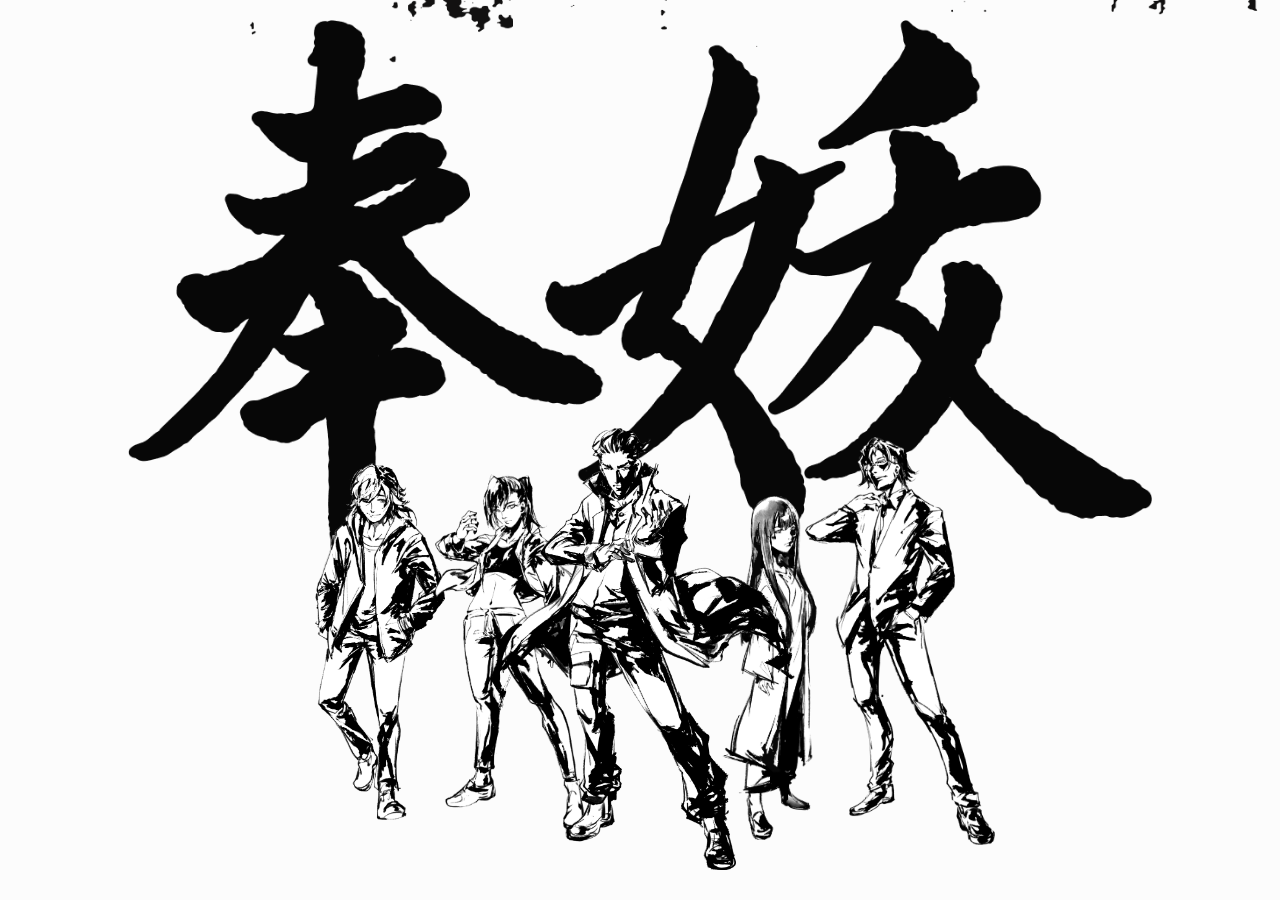
==== commit 92b87dcc: "231" ====
--- a/index.html
+++ b/index.html
@@ -1,12 +1,23 @@
 <!DOCTYPE html>
 <html lang="en">
+
 <head>
     <meta charset="UTF-8">
     <meta http-equiv="X-UA-Compatible" content="IE=edge">
     <meta name="viewport" content="width=device-width, initial-scale=1.0">
+    <meta name="description" content="奉獻給自己的全部，維持靈物與人類的平衡，一場夾在神靈與人類之間的行動就此展開">
+    <meta property="article:author" content="Sacred">
+    <meta property="article:publisher" content="Sacred">
+    <meta property="og:title" content="奉妖">
+    <meta property="og:url" content="">
+    <meta property="og:image" content="img/thumbnail.png">
+    <meta property="og:description" content="奉獻給自己的全部，維持靈物與人類的平衡，一場夾在神靈與人類之間的行動就此展開">
+    <meta property="og:type" content="website">
+    <meta property="og:site_name" content="Sacred">
     <title>奉妖</title>
     <link rel="stylesheet" href="css/style.css">
 </head>
+
 <body>
     <div class="home">
         <div class="home-words"></div>
@@ -30,7 +41,9 @@
                     <div class="ch-hover-floor">
                         <div class="floor"></div>
                     </div>
+                    <div class="m-ch-intro"></div>
                 </a>
+                <div class="m-next-ch"><b>Next</b><br>黑蟲 Black Bug</div>
             </div>
             <div class="ch-item character-blackbug">
                 <a href="blackbug.html">
@@ -43,7 +56,9 @@
                     <div class="ch-hover-floor">
                         <div class="floor"></div>
                     </div>
+                    <div class="m-ch-intro"></div>
                 </a>
+                <div class="m-next-ch"><b>Next</b><br>斯維特 Sweete</div>
             </div>
             <div class="ch-item character-sweet">
                 <a href="sweet.html">
@@ -56,7 +71,9 @@
                     <div class="ch-hover-floor">
                         <div class="floor"></div>
                     </div>
+                    <div class="m-ch-intro"></div>
                 </a>
+                <div class="m-next-ch"><b>Next</b><br>暮光 Twilight</div>
             </div>
             <div class="ch-item character-twilight">
                 <a href="twilight.html">
@@ -69,7 +86,9 @@
                     <div class="ch-hover-floor">
                         <div class="floor"></div>
                     </div>
+                    <div class="m-ch-intro"></div>
                 </a>
+                <div class="m-next-ch"><b>Next</b><br>火貓 fire cat</div>
             </div>
             <div class="ch-item character-firecat">
                 <a href="firecat.html">
@@ -82,14 +101,16 @@
                     <div class="ch-hover-floor">
                         <div class="floor"></div>
                     </div>
+                    <div class="m-ch-intro"></div>
                 </a>
-                
+                <div class="m-next-ch"><b>Next</b><br>冰山 iceborg</div>
             </div>
-        </div>   
+        </div>
     </div>
 
     <script src="https://code.jquery.com/jquery-3.6.0.min.js"
         integrity="sha256-/xUj+3OJU5yExlq6GSYGSHk7tPXikynS7ogEvDej/m4=" crossorigin="anonymous"></script>
     <script src="js/main.js"></script>
 </body>
+
 </html>--- a/css/style.css
+++ b/css/style.css
@@ -1,17 +1,6 @@
-@charset "UTF-8";
 @font-face {
-  font-family: 'LucidaGrande';
-  src: local("LucidaGrande") ， url("..font//LucidaGrande.woff") format("woff"), url("../font/LucidaGrande.ttf") format("opentype"), url("../font/Helvetica.eot") format("embedded-opentype");
-}
-
-@font-face {
-  font-family: 'BowlbyOneSC';
-  src: url(../font/BowlbyOneSC-Regular.ttf);
-}
-
-@font-face {
-  font-family: 'ToppanBunkyuMidashiGothicStdN';
-  src: url(../font/ToppanBunkyuMidashiGothicStdN-ExtraBold.otf);
+  font-family: 'Noto Sans TC';
+  src: url(../font/NotoSansTC-Regular.otf);
 }
 
 html {
@@ -21,7 +10,7 @@
 body {
   margin: 0;
   width: 100%;
-  font-family: 'LucidaGrande', 'Noto Sans TC', "Helvetica Neue", Helvetica, Arial;
+  font-family: 'Noto Sans TC', "Helvetica Neue", Helvetica, Arial;
   background: #ffffff;
   font-size: 16px;
 }
@@ -251,23 +240,13 @@
 }
 
 @font-face {
-  font-family: 'LucidaGrande';
-  src: local("LucidaGrande") ， url("..font//LucidaGrande.woff") format("woff"), url("../font/LucidaGrande.ttf") format("opentype"), url("../font/Helvetica.eot") format("embedded-opentype");
-}
-
-@font-face {
-  font-family: 'BowlbyOneSC';
-  src: url(../font/BowlbyOneSC-Regular.ttf);
-}
-
-@font-face {
-  font-family: 'ToppanBunkyuMidashiGothicStdN';
-  src: url(../font/ToppanBunkyuMidashiGothicStdN-ExtraBold.otf);
+  font-family: 'Noto Sans TC';
+  src: url(../font/NotoSansTC-Regular.otf);
 }
 
 @-webkit-keyframes slide-home-off {
   from {
-    height: 100%;
+    height: 95%;
   }
   to {
     height: 0%;
@@ -276,7 +255,7 @@
 
 @keyframes slide-home-off {
   from {
-    height: 100%;
+    height: 95%;
   }
   to {
     height: 0%;
@@ -288,7 +267,7 @@
     height: 0%;
   }
   to {
-    height: 100%;
+    height: 95%;
   }
 }
 
@@ -297,7 +276,7 @@
     height: 0%;
   }
   to {
-    height: 100%;
+    height: 95%;
   }
 }
 
@@ -358,6 +337,7 @@
 
 .home {
   background: url(../img/home-bg.png) center no-repeat;
+  background-color: #121111;
   background-size: cover;
   height: 100vh;
   max-height: 100vh;
@@ -369,25 +349,41 @@
           animation-delay: 0.5s;
 }
 
+.home::after {
+  content: "";
+  background: url(../img/page-bg.png) bottom left no-repeat;
+  background-size: cover;
+  width: 100%;
+  height: 100%;
+  position: absolute;
+  top: 0;
+  left: 0;
+  z-index: -1;
+}
+
 .home-words {
-  background: url(../img/consecrate-words.png) top center no-repeat;
+  background: url(../img/consecrate-words.png) top 6% center no-repeat;
   height: 100vh;
   max-height: 100vh;
   background-size: 80%;
   z-index: 0;
 }
 
+.home-words.on-hover {
+  background: url(../img/consecrate-words-h.png) top 6% center no-repeat;
+}
+
 @media all and (max-width: 991px) {
   .home-words {
     background: url(../img/consecrate-words-m.png) top right no-repeat;
-    background-size: 58%;
+    background-size: 50%;
   }
 }
 
 .home-ch-bg {
   max-width: 1200px;
   min-width: 650px;
-  width: 53%;
+  width: 50%;
   display: -webkit-box;
   display: -ms-flexbox;
   display: flex;
@@ -405,13 +401,15 @@
 
 .home-ch-bg .ch-bg-item {
   width: 100%;
-  max-width: 115px;
+  max-width: 125px;
   height: 0%;
   background-position: top center;
   background-repeat: no-repeat;
   background-size: cover;
   -webkit-animation: slide-home 0.4s both ease-in-out;
           animation: slide-home 0.4s both ease-in-out;
+  -webkit-transition: .3s ease-out;
+  transition: .3s ease-out;
 }
 
 .home-ch-bg .ch-bg-item:nth-child(1), .home-ch-bg .ch-bg-item:nth-child(5) {
@@ -456,15 +454,36 @@
             transform: translateX(0%);
     display: block;
   }
+  .home-ch-bg .ch-bg-item {
+    height: 100%;
+    -webkit-animation: unset;
+            animation: unset;
+  }
+  .home-ch-bg .ch-bg-item.off-screen {
+    -webkit-animation: none;
+            animation: none;
+  }
   .home-ch-bg.iceborg .ch-bg-item {
     background: #2589C8;
+  }
+  .home-ch-bg.blackbug .ch-bg-item {
+    background: #FBCD13;
+  }
+  .home-ch-bg.sweet .ch-bg-item {
+    background: #B62020;
+  }
+  .home-ch-bg.twilight .ch-bg-item {
+    background: #63986B;
+  }
+  .home-ch-bg.firecat .ch-bg-item {
+    background: #FB8B3F;
   }
 }
 
 .character {
   max-width: 1200px;
   min-width: 650px;
-  width: 53%;
+  width: 50%;
   position: absolute;
   bottom: 0;
   top: 0;
@@ -522,59 +541,87 @@
           perspective: 141px;
 }
 
-.character .ch-item:hover .ch-hover {
-  height: 86.5%;
-  overflow: visible;
-}
-
-.character .ch-item:hover .ch-hover .wall {
-  background-repeat: no-repeat;
-  height: 100%;
-  width: 115px;
-  background-size: 100%;
-  margin: 0 auto;
-}
-
-.character .ch-item:hover .ch-hover-floor {
-  -webkit-animation: slide-flooer .3s both ease-in-out;
-          animation: slide-flooer .3s both ease-in-out;
-  -webkit-animation-delay: 0.5s;
-          animation-delay: 0.5s;
-  overflow: visible;
-}
-
-.character .ch-item:hover .ch-hover-floor .floor {
-  position: absolute;
-  z-index: -1;
-  left: 50%;
-  width: 115px;
-  height: 100%;
-  -webkit-transform-origin: top;
-          transform-origin: top;
-  -webkit-transform-style: preserve-3d;
-          transform-style: preserve-3d;
+.character .ch-item .ch-hover-floor .floor {
+  -webkit-transition: .3s ease-out;
+  transition: .3s ease-out;
+}
+
+.character .ch-item .m-next-ch {
+  display: none;
+  z-index: 5;
+}
+
+@media all and (min-width: 991px) {
+  .character .ch-item:hover .ch-hover {
+    height: 86.5%;
+    overflow: visible;
+  }
+  .character .ch-item:hover .ch-hover .wall {
+    background-repeat: no-repeat;
+    height: 100%;
+    width: 125px;
+    background-size: 100%;
+    margin: 0 auto;
+  }
+  .character .ch-item:hover .ch-hover-floor {
+    -webkit-animation: slide-flooer .3s both ease-in-out;
+            animation: slide-flooer .3s both ease-in-out;
+    -webkit-animation-delay: 0.5s;
+            animation-delay: 0.5s;
+    overflow: visible;
+  }
+  .character .ch-item:hover .ch-hover-floor .floor {
+    position: absolute;
+    z-index: -1;
+    left: 50%;
+    width: 125px;
+    height: 100%;
+    -webkit-transform-origin: top;
+            transform-origin: top;
+    -webkit-transform-style: preserve-3d;
+            transform-style: preserve-3d;
+  }
 }
 
 @media all and (max-width: 991px) {
   .character {
-    max-width: 58%;
-    min-width: 58%;
-    width: 58%;
+    max-width: 50%;
+    min-width: 50%;
+    width: 50%;
+    margin: 0;
   }
   .character .ch-item {
     display: none;
   }
+  .character .ch-item::after {
+    content: "";
+    position: absolute;
+    top: 0;
+    left: 0;
+    width: 100%;
+    height: 100%;
+  }
+  .character .ch-item .ch-item-img {
+    left: 60%;
+  }
+  .character .ch-item .m-ch-intro {
+    position: absolute;
+    right: -50%;
+    bottom: 28%;
+    background: url(../img/home-ch-intro.png) center no-repeat;
+    background-size: 100%;
+    width: 152px;
+    height: 82px;
+    z-index: 2;
+  }
   .character .ch-item.active {
     display: block;
-  }
-  .character .ch-item.active .ch-item-img {
-    left: 15%;
   }
   .character .ch-item.active .ch-hover-floor {
     height: 100%;
     overflow: visible;
-    -webkit-animation: slide-flooer .3s both ease-in-out;
-            animation: slide-flooer .3s both ease-in-out;
+    -webkit-animation: unset;
+            animation: unset;
   }
   .character .ch-item.active .ch-hover-floor .floor {
     -webkit-transform: rotateX(506deg) skewX(45deg) translateX(-50%);
@@ -584,8 +631,6 @@
     left: 0%;
     width: 640px;
     height: 100%;
-    -webkit-transform-origin: top;
-            transform-origin: top;
     -webkit-transform-style: preserve-3d;
             transform-style: preserve-3d;
     -webkit-transform-origin: bottom left;
@@ -594,6 +639,39 @@
   .character .ch-item.active.character-iceborg .floor {
     background-color: #2589C8;
   }
+  .character .ch-item.active.character-blackbug .floor {
+    background-color: #FBCD13;
+  }
+  .character .ch-item.active.character-sweet .floor {
+    background-color: #B62020;
+  }
+  .character .ch-item.active.character-twilight .floor {
+    background-color: #63986B;
+  }
+  .character .ch-item.active.character-firecat .floor {
+    background-color: #FB8B3F;
+  }
+  .character .ch-item .m-next-ch {
+    display: block;
+    position: absolute;
+    right: -60%;
+    bottom: 12%;
+    -webkit-transform: translateY(50%);
+            transform: translateY(50%);
+    opacity: 0.85;
+  }
+  .character .ch-item .m-next-ch::after {
+    content: "";
+    position: absolute;
+    background: url(../img/arrow-circle.png) center no-repeat;
+    background-size: 100%;
+    right: -40px;
+    top: 50%;
+    -webkit-transform: translateY(-50%);
+            transform: translateY(-50%);
+    width: 30px;
+    height: 30px;
+  }
 }
 
 .character .character-iceborg {
@@ -605,18 +683,29 @@
   bottom: 80px;
 }
 
-.character .character-iceborg:hover .ch-item-img::before {
-  background-image: url(../img/iceborg_color.png);
-}
-
-.character .character-iceborg:hover .ch-hover .wall {
-  background-image: url(../img/iceborg_hover.png);
-}
-
-.character .character-iceborg:hover .floor {
-  background-color: #2589C8;
-  -webkit-transform: rotateX(399deg) skewX(-34deg) translateX(-50%);
-          transform: rotateX(399deg) skewX(-34deg) translateX(-50%);
+@media all and (min-width: 991px) {
+  .character .character-iceborg:hover .ch-item-img::before {
+    background-image: url(../img/iceborg_color.png);
+  }
+  .character .character-iceborg:hover .ch-hover .wall {
+    background-image: url(../img/iceborg_hover.png);
+  }
+  .character .character-iceborg:hover .floor {
+    background-color: #2589C8;
+    -webkit-transform: rotateX(399deg) skewX(-34deg) translateX(-50%);
+            transform: rotateX(399deg) skewX(-34deg) translateX(-50%);
+  }
+}
+
+@media all and (max-width: 991px) {
+  .character .character-iceborg::after {
+    background: url(../img/iceborg_name.png) top 5% left 11% no-repeat;
+    background-size: 46%;
+  }
+  .character .character-iceborg .ch-item-img {
+    width: 190px;
+    bottom: 22px;
+  }
 }
 
 .character .character-blackbug {
@@ -628,18 +717,29 @@
   bottom: 70px;
 }
 
-.character .character-blackbug:hover .ch-item-img::before {
-  background-image: url(../img/BB_color.png);
-}
-
-.character .character-blackbug:hover .ch-hover .wall {
-  background-image: url(../img/BB_hover.png);
-}
-
-.character .character-blackbug:hover .floor {
-  background-color: #FBCD13;
-  -webkit-transform: rotateX(399deg) skewX(-20deg) translateX(-50%);
-          transform: rotateX(399deg) skewX(-20deg) translateX(-50%);
+@media all and (min-width: 991px) {
+  .character .character-blackbug:hover .ch-item-img::before {
+    background-image: url(../img/BB_color.png);
+  }
+  .character .character-blackbug:hover .ch-hover .wall {
+    background-image: url(../img/BB_hover.png);
+  }
+  .character .character-blackbug:hover .floor {
+    background-color: #FBCD13;
+    -webkit-transform: rotateX(399deg) skewX(-20deg) translateX(-50%);
+            transform: rotateX(399deg) skewX(-20deg) translateX(-50%);
+  }
+}
+
+@media all and (max-width: 991px) {
+  .character .character-blackbug::after {
+    background: url(../img/home-BB-name.png) top 5% left 11% no-repeat;
+    background-size: 46%;
+  }
+  .character .character-blackbug .ch-item-img {
+    width: 223px;
+    bottom: 12px;
+  }
 }
 
 .character .character-sweet {
@@ -651,18 +751,29 @@
   bottom: 30px;
 }
 
-.character .character-sweet:hover .ch-item-img::before {
-  background-image: url(../img/sweet_color.png);
-}
-
-.character .character-sweet:hover .ch-hover .wall {
-  background-image: url(../img/sweet_hover.png);
-}
-
-.character .character-sweet:hover .floor {
-  background-color: #B62020;
-  -webkit-transform: rotateX(401deg) skewX(5deg) translateX(-50%);
-          transform: rotateX(401deg) skewX(5deg) translateX(-50%);
+@media all and (min-width: 991px) {
+  .character .character-sweet:hover .ch-item-img::before {
+    background-image: url(../img/sweet_color.png);
+  }
+  .character .character-sweet:hover .ch-hover .wall {
+    background-image: url(../img/sweet_hover.png);
+  }
+  .character .character-sweet:hover .floor {
+    background-color: #B62020;
+    -webkit-transform: rotateX(401deg) skewX(5deg) translateX(-50%);
+            transform: rotateX(401deg) skewX(5deg) translateX(-50%);
+  }
+}
+
+@media all and (max-width: 991px) {
+  .character .character-sweet::after {
+    background: url(../img/home-sweet-name.png) top 5% left 11% no-repeat;
+    background-size: 46%;
+  }
+  .character .character-sweet .ch-item-img {
+    width: 364px;
+    bottom: 12px;
+  }
 }
 
 .character .character-twilight {
@@ -674,18 +785,29 @@
   bottom: 60px;
 }
 
-.character .character-twilight:hover .ch-item-img::before {
-  background-image: url(../img/twilight_color.png);
-}
-
-.character .character-twilight:hover .ch-hover .wall {
-  background-image: url(../img/twilight_hover.png);
-}
-
-.character .character-twilight:hover .floor {
-  background-color: #63986B;
-  -webkit-transform: rotateX(399deg) skewX(20deg) translateX(-50%);
-          transform: rotateX(399deg) skewX(20deg) translateX(-50%);
+@media all and (min-width: 991px) {
+  .character .character-twilight:hover .ch-item-img::before {
+    background-image: url(../img/twilight_color.png);
+  }
+  .character .character-twilight:hover .ch-hover .wall {
+    background-image: url(../img/twilight_hover.png);
+  }
+  .character .character-twilight:hover .floor {
+    background-color: #63986B;
+    -webkit-transform: rotateX(399deg) skewX(20deg) translateX(-50%);
+            transform: rotateX(399deg) skewX(20deg) translateX(-50%);
+  }
+}
+
+@media all and (max-width: 991px) {
+  .character .character-twilight::after {
+    background: url(../img/home-twilight-name.png) top 5% left 11% no-repeat;
+    background-size: 46%;
+  }
+  .character .character-twilight .ch-item-img {
+    width: 143px;
+    bottom: 12px;
+  }
 }
 
 .character .character-firecat {
@@ -697,18 +819,29 @@
   bottom: 55px;
 }
 
-.character .character-firecat:hover .ch-item-img::before {
-  background-image: url(../img/firecat_color.png);
-}
-
-.character .character-firecat:hover .ch-hover .wall {
-  background-image: url(../img/firecat_hover.png);
-}
-
-.character .character-firecat:hover .floor {
-  background-color: #FB8B3F;
-  -webkit-transform: rotateX(399deg) skewX(34deg) translateX(-50%);
-          transform: rotateX(399deg) skewX(34deg) translateX(-50%);
+@media all and (min-width: 991px) {
+  .character .character-firecat:hover .ch-item-img::before {
+    background-image: url(../img/firecat_color.png);
+  }
+  .character .character-firecat:hover .ch-hover .wall {
+    background-image: url(../img/firecat_hover.png);
+  }
+  .character .character-firecat:hover .floor {
+    background-color: #FB8B3F;
+    -webkit-transform: rotateX(399deg) skewX(34deg) translateX(-50%);
+            transform: rotateX(399deg) skewX(34deg) translateX(-50%);
+  }
+}
+
+@media all and (max-width: 991px) {
+  .character .character-firecat::after {
+    background: url(../img/home-firecat-name.png) top 5% left 11% no-repeat;
+    background-size: 46%;
+  }
+  .character .character-firecat .ch-item-img {
+    width: 261px;
+    bottom: 12px;
+  }
 }
 
 .page {
@@ -759,6 +892,16 @@
           transform: translateX(-50%);
 }
 
+@media all and (max-width: 991px) {
+  .home-btn {
+    width: 70px;
+    height: 70px;
+    top: 5%;
+    -webkit-transform: translateX(10%);
+            transform: translateX(10%);
+  }
+}
+
 .page-content {
   display: -webkit-box;
   display: -ms-flexbox;
@@ -780,6 +923,8 @@
     -webkit-box-direction: unset;
         -ms-flex-direction: unset;
             flex-direction: unset;
+    margin: 5% auto auto;
+    max-width: 60%;
   }
 }
 
@@ -926,7 +1071,7 @@
   background-position: center;
   background-repeat: no-repeat;
   width: 230px;
-  height: 150px;
+  height: 200px;
   position: absolute;
   top: 10%;
   right: -2%;
@@ -934,8 +1079,8 @@
 
 @media all and (max-width: 991px) {
   .sign {
-    width: 180px;
-    right: 5%;
+    width: 138px;
+    right: 7%;
   }
 }
 
@@ -950,6 +1095,9 @@
           transform: translateY(-50%);
   cursor: pointer;
   z-index: 97;
+  opacity: .8;
+  -webkit-filter: grayscale(1);
+          filter: grayscale(1);
 }
 
 @media all and (max-width: 991px) {
@@ -972,6 +1120,12 @@
 
 .arrow-b .m-chs {
   max-width: 60px;
+}
+
+.arrow-b:hover {
+  opacity: 1;
+  -webkit-filter: grayscale(0);
+          filter: grayscale(0);
 }
 
 .arrow-b:hover .m-chs {
@@ -1021,6 +1175,7 @@
     display: block;
     background-color: #000;
     position: fixed;
+    width: 100%;
   }
 }
 
@@ -1034,6 +1189,7 @@
   display: -webkit-box;
   display: -ms-flexbox;
   display: flex;
+  margin-top: 1rem;
 }
 
 .story-page .story-title .font-size .size-btn {
@@ -1048,6 +1204,10 @@
   text-align: center;
 }
 
+.story-page .story-title .font-size .size-btn:first-child {
+  margin-left: 0;
+}
+
 .story-page .story-content {
   position: relative;
   z-index: 100;
@@ -1059,7 +1219,7 @@
 
 .story-page .stock {
   position: absolute;
-  width: 100%;
+  max-width: 600px;
   height: 100%;
 }
 
@@ -1162,7 +1322,7 @@
 }
 
 .iceborg .sign {
-  background-image: url(../img/firecat-sign.svg);
+  background-image: url(../img/iceborg-sign.svg);
 }
 
 @media all and (max-width: 991px) {
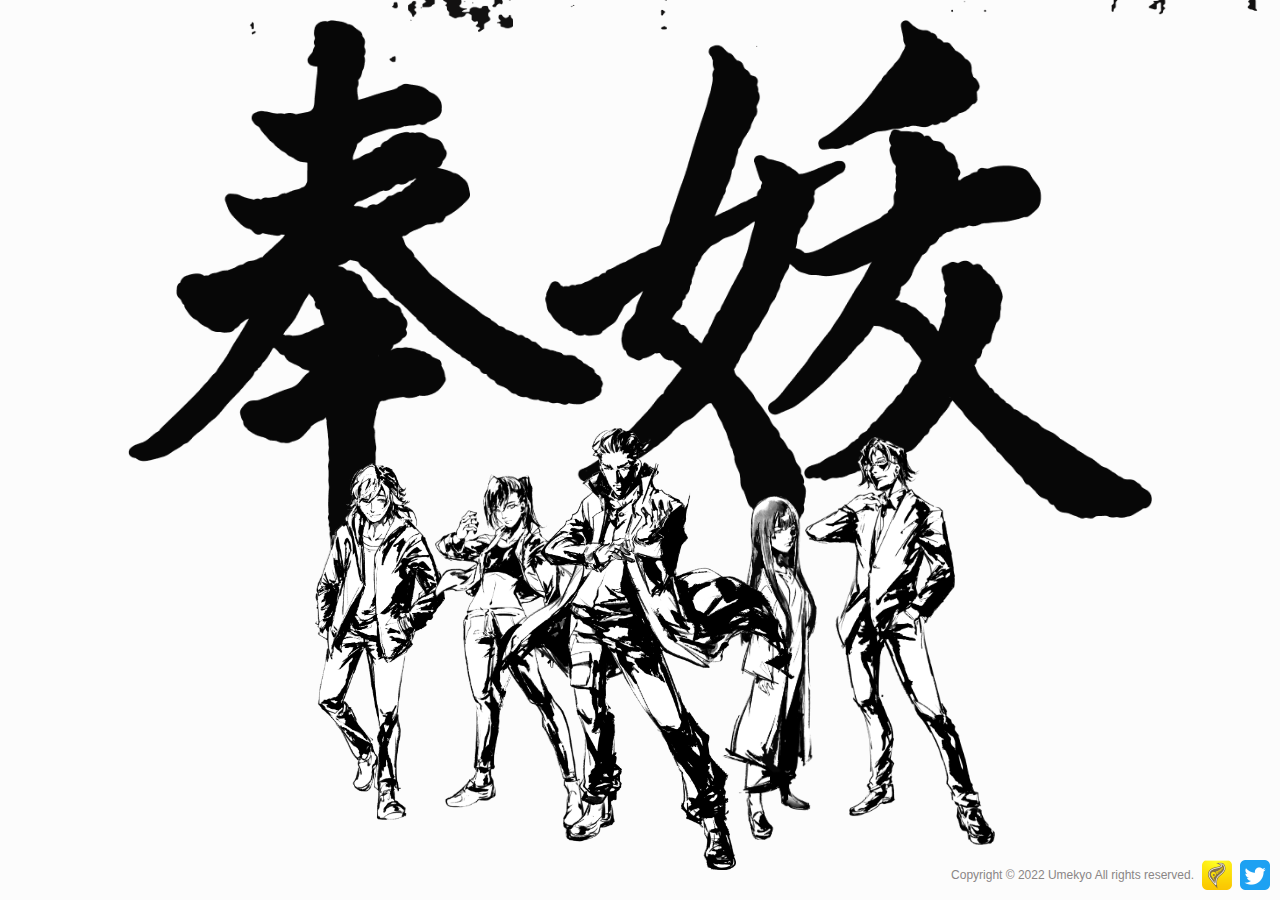
==== commit f368fda6: "123123" ====
--- a/index.html
+++ b/index.html
@@ -106,6 +106,24 @@
                 <div class="m-next-ch"><b>Next</b><br>冰山 iceborg</div>
             </div>
         </div>
+        <div class="umekyo-license">
+            <div class="copyright">
+                Copyright © 2022 Umekyo All rights reserved.
+            </div>
+            <div class="umekyo">
+                <div class="umekyo-penana">
+                    <a href="https://www.penana.com/story/102409/%E5%A5%89%E5%A6%96-%E5%89%8D%E5%B0%8E%E7%9F%AD%E7%AF%87/">
+                        <img src="img/penana.png" alt="">
+                    </a>
+                </div>
+                <div class="umekyo-twitter">
+                    <a href="https://twitter.com/umekyo_13">
+                        <img src="img/twitter.png" alt="">
+                    </a>
+                </div>
+            </div>
+        </div>
+        
     </div>
 
     <script src="https://code.jquery.com/jquery-3.6.0.min.js"
--- a/css/style.css
+++ b/css/style.css
@@ -923,8 +923,15 @@
     -webkit-box-direction: unset;
         -ms-flex-direction: unset;
             flex-direction: unset;
+    margin: auto;
+    max-width: 60%;
+  }
+}
+
+@media all and (max-width: 568px) {
+  .page-content {
+    max-width: 90%;
     margin: 5% auto auto;
-    max-width: 60%;
   }
 }
 
@@ -955,7 +962,14 @@
 @media all and (max-width: 991px) {
   .character-stand {
     position: relative;
-    height: 210px;
+    height: 300px;
+  }
+}
+
+@media all and (max-width: 568px) {
+  .character-stand {
+    position: relative;
+    height: 188px;
   }
 }
 
@@ -1016,6 +1030,12 @@
   }
 }
 
+@media all and (max-width: 568px) {
+  .name .name-img {
+    max-width: 235px;
+  }
+}
+
 .name-story {
   margin: auto 0 0;
   max-width: 160px;
@@ -1079,8 +1099,14 @@
 
 @media all and (max-width: 991px) {
   .sign {
-    width: 138px;
-    right: 7%;
+    width: 189px;
+  }
+}
+
+@media all and (max-width: 568px) {
+  .sign {
+    width: 146px;
+    right: 4%;
   }
 }
 
@@ -1294,13 +1320,20 @@
 @media all and (max-width: 991px) {
   .firecat .character-stand {
     background-image: url(../img/firecat-square.png);
-    right: 0%;
+    right: 12%;
     background-position: center left 25%;
     width: 100%;
-    background-size: 45%;
+    background-size: 63%;
   }
   .firecat .character-bg {
     background-image: none;
+  }
+}
+
+@media all and (max-width: 568px) {
+  .firecat .character-stand {
+    right: 0%;
+    background-size: 45%;
   }
 }
 
@@ -1328,13 +1361,20 @@
 @media all and (max-width: 991px) {
   .iceborg .character-stand {
     background-image: url(../img/iceborg-square.png);
-    right: 0%;
+    right: 12%;
     background-position: center left 25%;
     width: 100%;
-    background-size: 45%;
+    background-size: 63%;
   }
   .iceborg .character-bg {
     background-image: none;
+  }
+}
+
+@media all and (max-width: 568px) {
+  .iceborg .character-stand {
+    right: 0%;
+    background-size: 45%;
   }
 }
 
@@ -1362,13 +1402,20 @@
 @media all and (max-width: 991px) {
   .blackbug .character-stand {
     background-image: url(../img/BB-square.png);
-    right: 0%;
+    right: 12%;
     background-position: center left 25%;
     width: 100%;
-    background-size: 45%;
+    background-size: 63%;
   }
   .blackbug .character-bg {
     background-image: none;
+  }
+}
+
+@media all and (max-width: 568px) {
+  .blackbug .character-stand {
+    right: 0%;
+    background-size: 45%;
   }
 }
 
@@ -1396,13 +1443,20 @@
 @media all and (max-width: 991px) {
   .twilight .character-stand {
     background-image: url(../img/twilight-square.png);
-    right: 0%;
+    right: 12%;
     background-position: center left 25%;
     width: 100%;
-    background-size: 45%;
+    background-size: 63%;
   }
   .twilight .character-bg {
     background-image: none;
+  }
+}
+
+@media all and (max-width: 568px) {
+  .twilight .character-stand {
+    right: 0%;
+    background-size: 45%;
   }
 }
 
@@ -1430,13 +1484,70 @@
 @media all and (max-width: 991px) {
   .sweet .character-stand {
     background-image: url(../img/sweet-square.png);
-    right: 0%;
+    right: 12%;
     background-position: center left 25%;
     width: 100%;
-    background-size: 45%;
+    background-size: 63%;
   }
   .sweet .character-bg {
     background-image: none;
   }
 }
-/*# sourceMappingURL=style.css.map */+
+@media all and (max-width: 568px) {
+  .sweet .character-stand {
+    right: 0%;
+    background-size: 45%;
+  }
+}
+
+.umekyo-license {
+  position: absolute;
+  bottom: 10px;
+  right: 10px;
+  display: -webkit-box;
+  display: -ms-flexbox;
+  display: flex;
+  z-index: 5;
+}
+
+.page .umekyo-license {
+  position: absolute;
+  bottom: 10px;
+  right: 50%;
+  -webkit-transform: translateX(50%);
+          transform: translateX(50%);
+  display: -webkit-box;
+  display: -ms-flexbox;
+  display: flex;
+  z-index: 5;
+}
+
+.copyright {
+  font-size: 12px;
+  color: #8a8686;
+  margin: auto 0;
+}
+
+.umekyo {
+  display: -webkit-box;
+  display: -ms-flexbox;
+  display: flex;
+}
+
+@media all and (max-width: 991px) {
+  .umekyo {
+    display: none;
+  }
+}
+
+.umekyo .umekyo-penana {
+  width: 30px;
+  height: 30px;
+  margin: 0 0.5rem;
+}
+
+.umekyo .umekyo-twitter {
+  width: 30px;
+  height: 30px;
+}
